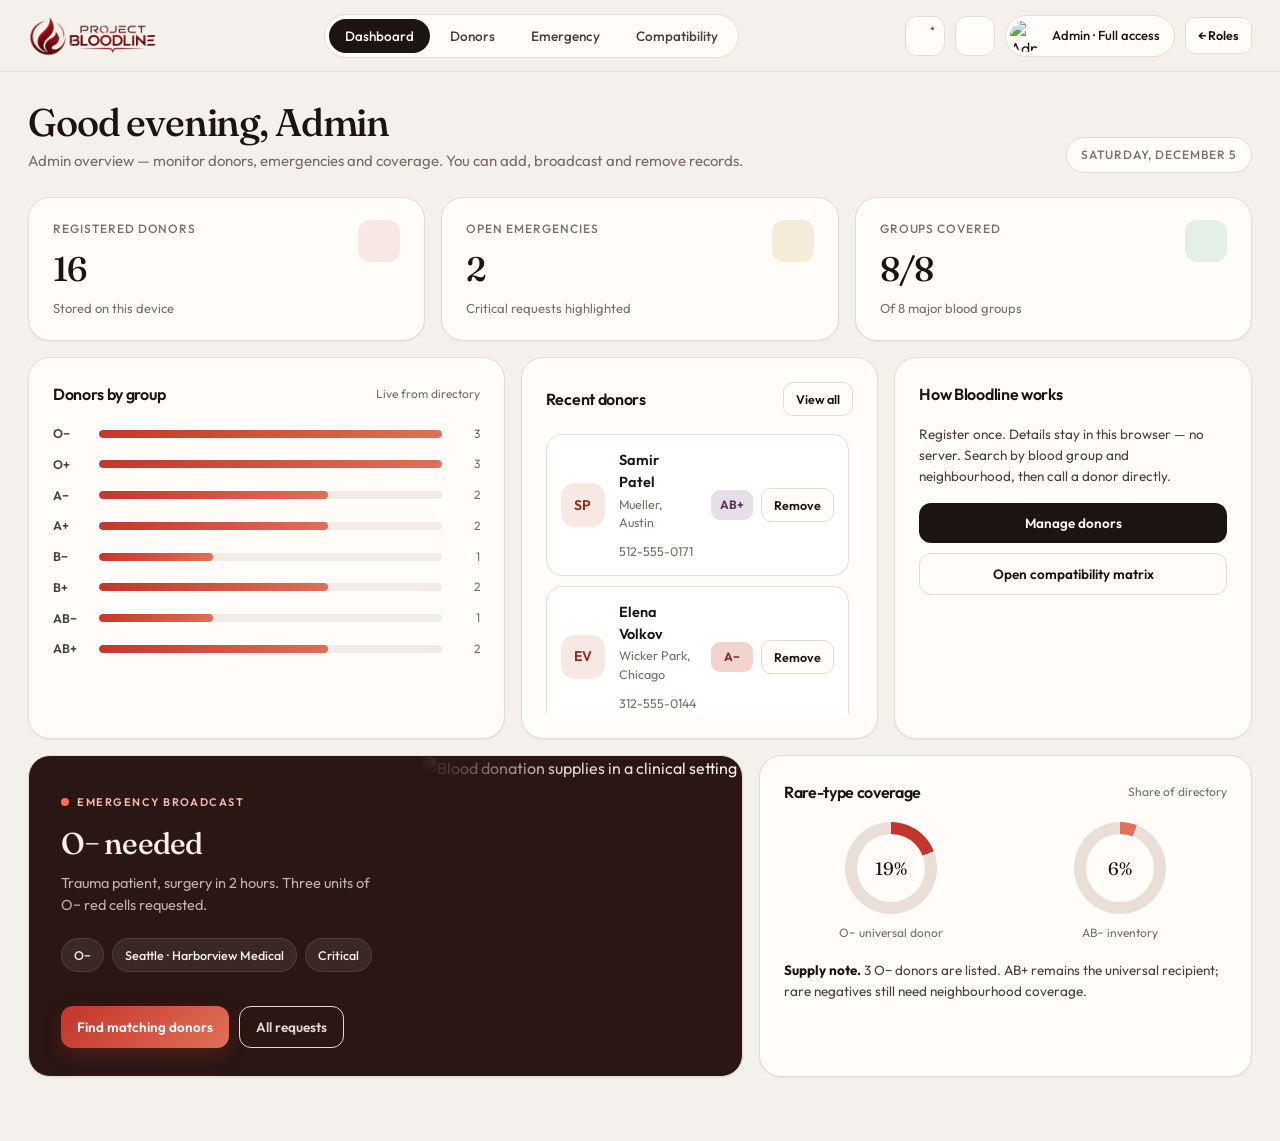
==== admin.html @ 71f0a7ba "Add role-based portals: donor, recipient, admin with landing role decider" ====
<!DOCTYPE html>
<html lang="en">
<head>
  <meta charset="UTF-8" />
  <meta name="viewport" content="width=device-width, initial-scale=1.0" />
  <title>Project Bloodline — Admin Dashboard</title>
  <link rel="icon" type="image/png" href="bloodline-logo-trimmed.png" />
  <link rel="preconnect" href="https://fonts.googleapis.com" />
  <link rel="preconnect" href="https://fonts.gstatic.com" crossorigin />
  <link href="https://fonts.googleapis.com/css2?family=Fraunces:ital,opsz,wght@0,9..144,500;0,9..144,600;1,9..144,500&family=Outfit:wght@300;400;500;600;700&display=swap" rel="stylesheet" />
  <script src="https://unpkg.com/lucide@0.460.0/dist/umd/lucide.min.js"></script>
  <style>
    :root {
      --bg: #f4f0eb;
      --bg-warm: #efe8e1;
      --surface: #fffcf9;
      --surface-2: #f3ece6;
      --ink: #1c1412;
      --ink-2: #4a3f3a;
      --ink-3: #7a6e67;
      --line: #e6dcd3;
      --line-strong: #d4c6bb;
      --accent: #c4352b;
      --accent-deep: #9e241c;
      --coral: #e07058;
      --coral-soft: #f4a494;
      --accent-soft: #f8e8e4;
      --accent-wash: #fdf3f0;
      --green: #2f5d45;
      --green-soft: #e4efe8;
      --amber: #9a5b1f;
      --amber-soft: #f6ead8;
      --shadow: 0 1px 2px rgba(28, 20, 18, 0.04), 0 12px 32px rgba(28, 20, 18, 0.06);
      --shadow-sm: 0 1px 2px rgba(28, 20, 18, 0.05);
      --radius: 22px;
      --radius-sm: 14px;
      --nav-h: 72px;
      --grad: linear-gradient(135deg, #c4352b 0%, #e07058 100%);
    }

    * { box-sizing: border-box; margin: 0; padding: 0; }
    html { scroll-behavior: smooth; }
    html, body { min-height: 100%; }
    body {
      font-family: "Outfit", sans-serif;
      background: var(--bg);
      color: var(--ink);
      line-height: 1.5;
      -webkit-font-smoothing: antialiased;
    }
    img { max-width: 100%; display: block; }
    button, input, select, textarea { font-family: inherit; }
    button { cursor: pointer; }
    a { color: inherit; text-decoration: none; }

    .serif { font-family: "Fraunces", Georgia, serif; }

    /* NAV */
    .nav {
      position: sticky;
      top: 0;
      z-index: 50;
      height: var(--nav-h);
      display: flex;
      align-items: center;
      justify-content: space-between;
      padding: 0 28px;
      background: rgba(244, 240, 235, 0.86);
      backdrop-filter: blur(16px);
      border-bottom: 1px solid var(--line);
    }
    .brand {
      display: flex;
      align-items: center;
      gap: 12px;
      min-width: 160px;
    }
    .brand-mark {
      width: 36px;
      height: 36px;
      border-radius: 11px;
      background: var(--grad);
      display: grid;
      place-items: center;
      color: #fff;
      box-shadow: 0 6px 16px rgba(196, 53, 43, 0.28);
    }
    .brand-text { display: flex; flex-direction: column; line-height: 1.1; }
    .brand-text strong {
      font-family: "Fraunces", serif;
      font-size: 18px;
      font-weight: 600;
      letter-spacing: -0.02em;
    }
    .brand-text span {
      font-size: 10px;
      letter-spacing: 0.16em;
      text-transform: uppercase;
      color: var(--ink-3);
      font-weight: 500;
    }
    .brand-logo { display: flex; align-items: center; }
    .brand-logo img { height: 42px; width: auto; display: block; }
    .nav-links {
      display: flex;
      align-items: center;
      gap: 4px;
      background: var(--surface);
      padding: 4px;
      border-radius: 999px;
      border: 1px solid var(--line);
    }
    .nav-links button {
      border: 0;
      background: transparent;
      color: var(--ink-2);
      font-size: 13.5px;
      font-weight: 500;
      padding: 8px 16px;
      border-radius: 999px;
      transition: 0.18s ease;
    }
    .nav-links button:hover { color: var(--ink); background: var(--surface-2); }
    .nav-links button.active {
      background: var(--ink);
      color: #faf6f2;
    }
    .nav-right { display: flex; align-items: center; gap: 10px; }
    .icon-btn {
      width: 40px;
      height: 40px;
      border-radius: 12px;
      border: 1px solid var(--line);
      background: var(--surface);
      display: grid;
      place-items: center;
      color: var(--ink-2);
      position: relative;
      transition: 0.18s ease;
    }
    .icon-btn:hover { border-color: var(--line-strong); color: var(--ink); }
    .icon-btn .dot {
      position: absolute;
      top: 8px;
      right: 8px;
      width: 7px;
      height: 7px;
      background: var(--accent);
      border-radius: 50%;
      border: 2px solid var(--surface);
    }
    .profile {
      display: flex;
      align-items: center;
      gap: 10px;
      padding: 4px 10px 4px 4px;
      border-radius: 999px;
      border: 1px solid var(--line);
      background: var(--surface);
    }
    .profile img {
      width: 32px;
      height: 32px;
      border-radius: 50%;
      object-fit: cover;
    }
    .profile span { font-size: 13px; font-weight: 500; padding-right: 4px; }
    .menu-toggle { display: none; }

    /* LAYOUT */
    .app { padding: 28px 28px 64px; max-width: 1440px; margin: 0 auto; }
    .view { display: none; animation: rise 0.38s ease; }
    .view.active { display: block; }
    @keyframes rise {
      from { opacity: 0; transform: translateY(8px); }
      to { opacity: 1; transform: none; }
    }

    .page-head {
      display: flex;
      justify-content: space-between;
      align-items: flex-end;
      gap: 20px;
      margin-bottom: 24px;
    }
    .page-head h1 {
      font-family: "Fraunces", serif;
      font-size: clamp(28px, 3vw, 40px);
      font-weight: 500;
      letter-spacing: -0.03em;
      line-height: 1.15;
    }
    .page-head p { color: var(--ink-3); margin-top: 6px; font-size: 15px; }
    .date-chip {
      font-size: 12px;
      letter-spacing: 0.08em;
      text-transform: uppercase;
      color: var(--ink-3);
      background: var(--surface);
      border: 1px solid var(--line);
      padding: 8px 14px;
      border-radius: 999px;
      font-weight: 500;
    }

    .metrics {
      display: grid;
      grid-template-columns: repeat(3, 1fr);
      gap: 16px;
      margin-bottom: 16px;
    }
    .metric {
      background: var(--surface);
      border: 1px solid var(--line);
      border-radius: var(--radius);
      padding: 22px 24px;
      box-shadow: var(--shadow-sm);
      display: flex;
      justify-content: space-between;
      align-items: flex-start;
    }
    .metric .label {
      font-size: 12px;
      letter-spacing: 0.08em;
      text-transform: uppercase;
      color: var(--ink-3);
      font-weight: 500;
    }
    .metric .value {
      font-family: "Fraunces", serif;
      font-size: 34px;
      font-weight: 500;
      letter-spacing: -0.03em;
      margin: 6px 0 4px;
    }
    .metric .hint { font-size: 13px; color: var(--ink-3); }
    .metric-ico {
      width: 42px;
      height: 42px;
      border-radius: 12px;
      display: grid;
      place-items: center;
      background: var(--accent-soft);
      color: var(--accent);
    }
    .metric-ico.alt { background: var(--green-soft); color: var(--green); }
    .metric-ico.warn { background: var(--amber-soft); color: var(--amber); }

    .grid-2 {
      display: grid;
      grid-template-columns: 1.45fr 1fr;
      gap: 16px;
    }
    .grid-3 {
      display: grid;
      grid-template-columns: 1.2fr 0.9fr 0.9fr;
      gap: 16px;
      margin-top: 16px;
    }
    #view-dashboard .grid-3 { margin-top: 0; }
    #view-dashboard .grid-2 { margin-top: 16px; }
    .card {
      background: var(--surface);
      border: 1px solid var(--line);
      border-radius: var(--radius);
      box-shadow: var(--shadow-sm);
      padding: 24px;
    }
    .card-h {
      display: flex;
      align-items: center;
      justify-content: space-between;
      margin-bottom: 18px;
      gap: 12px;
    }
    .card-h h2 {
      font-size: 16px;
      font-weight: 600;
      letter-spacing: -0.02em;
    }
    .card-h .sub { font-size: 12px; color: var(--ink-3); font-weight: 400; }

    /* HERO */
    .hero {
      position: relative;
      overflow: hidden;
      min-height: 320px;
      padding: 0;
      display: grid;
      grid-template-columns: 1.1fr 0.9fr;
      background: #2a1613;
      color: #f7efe9;
    }
    .hero-copy { padding: 32px 32px 28px; display: flex; flex-direction: column; justify-content: space-between; }
    .live {
      display: inline-flex;
      align-items: center;
      gap: 8px;
      font-size: 11px;
      letter-spacing: 0.14em;
      text-transform: uppercase;
      font-weight: 600;
      color: #f4b8ae;
    }
    .live i {
      width: 8px;
      height: 8px;
      border-radius: 50%;
      background: #ff6b55;
      box-shadow: 0 0 0 0 rgba(255, 107, 85, 0.7);
      animation: pulse 1.6s infinite;
      display: block;
    }
    @keyframes pulse {
      70% { box-shadow: 0 0 0 8px rgba(255, 107, 85, 0); }
    }
    .hero h2 {
      font-family: "Fraunces", serif;
      font-size: 30px;
      font-weight: 500;
      letter-spacing: -0.03em;
      line-height: 1.2;
      margin: 14px 0 10px;
    }
    .hero p { color: rgba(247, 239, 233, 0.72); font-size: 14.5px; max-width: 42ch; }
    .hero-meta {
      display: flex;
      flex-wrap: wrap;
      gap: 8px;
      margin-top: 22px;
    }
    .pill {
      display: inline-flex;
      align-items: center;
      gap: 6px;
      padding: 7px 12px;
      border-radius: 999px;
      background: rgba(255,255,255,0.08);
      border: 1px solid rgba(255,255,255,0.1);
      font-size: 12.5px;
      font-weight: 500;
    }
    .hero-actions { display: flex; gap: 10px; margin-top: 22px; }
    .hero-art {
      position: relative;
      min-height: 320px;
    }
    .hero-art img {
      width: 100%;
      height: 100%;
      object-fit: cover;
      filter: saturate(0.9) contrast(1.05);
    }
    .hero-art::after {
      content: "";
      position: absolute;
      inset: 0;
      background: linear-gradient(90deg, #2a1613 0%, rgba(42,22,19,0.15) 45%, transparent 100%);
    }

    .btn {
      display: inline-flex;
      align-items: center;
      justify-content: center;
      gap: 8px;
      border: 0;
      border-radius: 12px;
      padding: 11px 16px;
      font-size: 13.5px;
      font-weight: 600;
      transition: 0.18s ease;
    }
    .btn-primary { background: var(--grad); color: #fff; box-shadow: 0 8px 18px rgba(196, 53, 43, 0.22); }
    .btn-primary:hover { filter: brightness(1.05); }
    .btn-ghost {
      background: transparent;
      color: inherit;
      border: 1px solid currentColor;
      opacity: 0.9;
    }
    .btn-dark { background: var(--ink); color: #faf6f2; }
    .btn-dark:hover { background: #2c2421; }
    .btn-line {
      background: var(--surface);
      border: 1px solid var(--line);
      color: var(--ink);
    }
    .btn-line:hover { border-color: var(--line-strong); background: var(--surface-2); }
    .btn-full { width: 100%; }
    .btn-sm { padding: 8px 12px; font-size: 12.5px; border-radius: 10px; }

    /* BARS / RINGS */
    .bars { display: flex; flex-direction: column; gap: 12px; }
    .bar-row { display: grid; grid-template-columns: 36px 1fr 28px; gap: 10px; align-items: center; }
    .bar-row span { font-size: 12.5px; font-weight: 600; color: var(--ink-2); }
    .bar-row em { font-style: normal; font-size: 12px; color: var(--ink-3); text-align: right; }
    .track {
      height: 8px;
      background: var(--surface-2);
      border-radius: 99px;
      overflow: hidden;
    }
    .track i {
      display: block;
      height: 100%;
      border-radius: 99px;
      background: var(--grad);
    }
    .rings {
      display: grid;
      grid-template-columns: 1fr 1fr;
      gap: 16px;
    }
    .ring-wrap { display: flex; flex-direction: column; align-items: center; gap: 10px; }
    .ring {
      width: 92px;
      height: 92px;
      border-radius: 50%;
      display: grid;
      place-items: center;
      background: conic-gradient(var(--accent) calc(var(--p) * 1%), #eadfd7 0);
    }
    .ring span {
      width: 68px;
      height: 68px;
      border-radius: 50%;
      background: var(--surface);
      display: grid;
      place-items: center;
      font-family: "Fraunces", serif;
      font-size: 18px;
    }
    .ring.coral { background: conic-gradient(var(--coral) calc(var(--p) * 1%), #eadfd7 0); }
    .ring-wrap small { font-size: 12px; color: var(--ink-3); text-align: center; }

    /* DIRECTORY */
    .filters {
      display: flex;
      flex-wrap: wrap;
      gap: 10px;
      margin-bottom: 16px;
    }
    .chips { display: flex; flex-wrap: wrap; gap: 6px; flex: 1; }
    .chip {
      border: 1px solid var(--line);
      background: var(--surface);
      color: var(--ink-2);
      border-radius: 999px;
      padding: 6px 11px;
      font-size: 12.5px;
      font-weight: 600;
    }
    .chip.active {
      background: var(--ink);
      color: #faf6f2;
      border-color: var(--ink);
    }
    .search {
      display: flex;
      align-items: center;
      gap: 8px;
      background: var(--bg);
      border: 1px solid var(--line);
      border-radius: 12px;
      padding: 0 12px;
      min-width: 220px;
      flex: 1;
    }
    .search input {
      border: 0;
      background: transparent;
      outline: none;
      height: 42px;
      width: 100%;
      font-size: 14px;
      color: var(--ink);
    }
    .donor-list {
      display: flex;
      flex-direction: column;
      gap: 10px;
      max-height: 620px;
      overflow: auto;
      padding-right: 4px;
    }
    .donor {
      display: grid;
      grid-template-columns: auto 1fr auto;
      gap: 14px;
      align-items: center;
      padding: 14px;
      border: 1px solid var(--line);
      border-radius: 16px;
      background: #fff;
      transition: 0.18s ease;
    }
    .donor:hover { border-color: var(--line-strong); box-shadow: var(--shadow-sm); }
    .avatar {
      width: 44px;
      height: 44px;
      border-radius: 14px;
      display: grid;
      place-items: center;
      font-weight: 600;
      font-size: 14px;
      color: var(--accent-deep);
      background: var(--accent-soft);
    }
    .donor h3 { font-size: 14.5px; font-weight: 600; }
    .donor .meta { font-size: 12.5px; color: var(--ink-3); display: flex; gap: 10px; margin-top: 2px; flex-wrap: wrap; }
    .badge {
      min-width: 42px;
      text-align: center;
      font-size: 12px;
      font-weight: 700;
      padding: 6px 8px;
      border-radius: 9px;
      letter-spacing: 0.02em;
    }
    .g-on { background: #2a1210; color: #f8c9c2; }
    .g-op { background: #c4352b; color: #fff; }
    .g-an, .g-ap { background: #f3d4cc; color: #7a2e24; }
    .g-bn, .g-bp { background: #ead7c8; color: #6b3a22; }
    .g-abn, .g-abp { background: #e7dfe8; color: #5c3558; }

    .empty {
      text-align: center;
      padding: 40px 16px;
      color: var(--ink-3);
      font-size: 14px;
    }

    /* FORMS */
    form { display: grid; gap: 12px; }
    label { display: grid; gap: 6px; font-size: 12px; font-weight: 600; color: var(--ink-2); }
    .req::after { content: " *"; color: var(--accent); }
    input, select, textarea {
      height: 44px;
      border: 1px solid var(--line);
      background: var(--bg);
      border-radius: 12px;
      padding: 0 12px;
      font-size: 14px;
      color: var(--ink);
      outline: none;
      transition: 0.15s ease;
    }
    textarea { height: 96px; padding: 12px; resize: vertical; }
    input:focus, select:focus, textarea:focus {
      border-color: var(--coral);
      background: #fff;
      box-shadow: 0 0 0 3px rgba(224, 112, 88, 0.15);
    }
    .form-row { display: grid; grid-template-columns: 1fr 1fr; gap: 12px; }
    .form-note { font-size: 12px; color: var(--ink-3); }

    /* MATRIX */
    .matrix-wrap { overflow: auto; }
    table.matrix {
      width: 100%;
      border-collapse: separate;
      border-spacing: 4px;
      font-size: 12px;
      min-width: 520px;
    }
    table.matrix th, table.matrix td {
      text-align: center;
      padding: 8px 4px;
      border-radius: 8px;
    }
    table.matrix th {
      font-weight: 600;
      color: var(--ink-2);
    }
    table.matrix td {
      background: var(--surface-2);
      color: transparent;
      height: 34px;
    }
    table.matrix td.yes {
      background: var(--accent);
      color: #fff;
    }
    table.matrix td.yes.uni { background: var(--ink); }
    table.matrix .corner { background: transparent; }
    .legend {
      display: flex;
      gap: 16px;
      margin-top: 12px;
      font-size: 12px;
      color: var(--ink-3);
    }
    .legend b {
      display: inline-block;
      width: 10px;
      height: 10px;
      border-radius: 3px;
      margin-right: 6px;
      vertical-align: -1px;
    }
    .compat-select {
      display: flex;
      flex-wrap: wrap;
      gap: 8px;
      margin-bottom: 16px;
    }
    .compat-panels {
      display: grid;
      grid-template-columns: 1fr 1fr;
      gap: 12px;
    }
    .compat-box {
      background: var(--bg);
      border-radius: 16px;
      padding: 16px;
      border: 1px solid var(--line);
    }
    .compat-box h3 { font-size: 13px; margin-bottom: 10px; color: var(--ink-2); }
    .tag-list { display: flex; flex-wrap: wrap; gap: 6px; }
    .note-callout {
      margin-top: 16px;
      padding: 14px 16px;
      background: var(--accent-wash);
      border-radius: 14px;
      font-size: 13px;
      color: var(--ink-2);
      border: 1px solid #f0d8d2;
    }

    /* EMERGENCY LIST */
    .e-list { display: flex; flex-direction: column; gap: 12px; }
    .e-card {
      border-radius: 16px;
      padding: 16px;
      border: 1px solid #f0d2cb;
      background: linear-gradient(180deg, #fff8f6, #fff);
      display: grid;
      grid-template-columns: 1fr auto;
      gap: 12px;
    }
    .e-card.critical { border-color: #e3b0a8; background: linear-gradient(180deg, #fdece8, #fff); }
    .e-card h3 { font-size: 15px; margin-bottom: 4px; }
    .e-card p { font-size: 13px; color: var(--ink-2); }
    .status {
      font-size: 11px;
      font-weight: 700;
      letter-spacing: 0.08em;
      text-transform: uppercase;
      padding: 5px 9px;
      border-radius: 999px;
      height: fit-content;
    }
    .status.crit { background: var(--accent); color: #fff; }
    .status.urg { background: var(--amber-soft); color: var(--amber); }

    .toast {
      position: fixed;
      bottom: 24px;
      right: 24px;
      background: var(--ink);
      color: #faf6f2;
      padding: 14px 18px;
      border-radius: 14px;
      font-size: 14px;
      box-shadow: var(--shadow);
      transform: translateY(20px);
      opacity: 0;
      pointer-events: none;
      transition: 0.25s ease;
      z-index: 80;
    }
    .toast.show { transform: none; opacity: 1; }

    .panel {
      position: absolute;
      top: 52px;
      right: 0;
      width: 320px;
      background: var(--surface);
      border: 1px solid var(--line);
      border-radius: 16px;
      box-shadow: var(--shadow);
      padding: 12px;
      display: none;
    }
    .panel.open { display: block; }
    .panel h4 { font-size: 13px; padding: 6px 8px 10px; }
    .n-item {
      padding: 10px;
      border-radius: 12px;
      font-size: 13px;
      color: var(--ink-2);
    }
    .n-item + .n-item { border-top: 1px solid var(--line); }
    .n-item strong { display: block; color: var(--ink); font-size: 13px; margin-bottom: 2px; }
    .nav-right { position: relative; }

    .insight {
      font-size: 13.5px;
      color: var(--ink-2);
      line-height: 1.55;
    }
    .insight strong { color: var(--ink); }

    @media (max-width: 1100px) {
      .grid-2, .grid-3 { grid-template-columns: 1fr; }
      .hero { grid-template-columns: 1fr; }
      .hero-art { min-height: 200px; }
      .hero-art::after { background: linear-gradient(0deg, #2a1613 0%, transparent 50%); }
      .metrics { grid-template-columns: 1fr; }
      .profile span { display: none; }
    }
    @media (max-width: 860px) {
      .nav { padding: 0 16px; }
      .nav-links { display: none; position: absolute; top: var(--nav-h); left: 12px; right: 12px; flex-direction: column; background: var(--surface); padding: 10px; border-radius: 16px; border: 1px solid var(--line); box-shadow: var(--shadow); }
      .nav-links.open { display: flex; }
      .nav-links button { width: 100%; text-align: left; border-radius: 10px; }
      .menu-toggle { display: grid; }
      .app { padding: 18px 16px 48px; }
      .form-row, .compat-panels, .rings { grid-template-columns: 1fr; }
      .page-head { flex-direction: column; align-items: flex-start; }
      .donor { grid-template-columns: auto 1fr; }
      .donor .badge { grid-column: 2; width: fit-content; }
    }
  </style>
</head>
<body>
  <header class="nav">
    <a class="brand-logo" href="index.html" aria-label="Project Bloodline home">
      <img src="bloodline-logo-trimmed.png" alt="Project Bloodline" />
    </a>
    <nav class="nav-links" id="navLinks">
      <button class="active" data-view="dashboard">Dashboard</button>
      <button data-view="donors">Donors</button>
      <button data-view="emergency">Emergency</button>
      <button data-view="compat">Compatibility</button>
    </nav>
    <div class="nav-right">
      <button class="icon-btn menu-toggle" id="menuBtn" aria-label="Menu"><i data-lucide="menu" width="18" height="18"></i></button>
      <button class="icon-btn" id="bellBtn" aria-label="Notifications">
        <i data-lucide="bell" width="18" height="18"></i>
        <span class="dot"></span>
      </button>
      <div class="panel" id="bellPanel">
        <h4>Requests in queue</h4>
        <div id="bellList"></div>
      </div>
      <button class="icon-btn" aria-label="Settings"><i data-lucide="settings" width="18" height="18"></i></button>
      <div class="profile" title="Admin role">
        <img src="https://images.unsplash.com/photo-1472099645785-5658abf4ff4e?auto=format&fit=crop&w=80&q=80" alt="Admin" />
        <span>Admin · Full access</span>
      </div>
      <a href="index.html" class="btn btn-line btn-sm" style="white-space:nowrap">← Roles</a>
    </div>
  </header>

  <main class="app">
    <!-- DASHBOARD -->
    <section class="view active" id="view-dashboard">
      <div class="page-head">
        <div>
          <h1 id="greet">Good morning, Alex</h1>
          <p>Admin overview — monitor donors, emergencies and coverage. You can add, broadcast and remove records.</p>
        </div>
        <div class="date-chip" id="todayDate"></div>
      </div>

      <div class="metrics">
        <article class="metric">
          <div>
            <div class="label">Registered donors</div>
            <div class="value" id="mDonors">0</div>
            <div class="hint">Stored on this device</div>
          </div>
          <div class="metric-ico"><i data-lucide="users" width="18" height="18"></i></div>
        </article>
        <article class="metric">
          <div>
            <div class="label">Open emergencies</div>
            <div class="value" id="mEmerg">0</div>
            <div class="hint">Critical requests highlighted</div>
          </div>
          <div class="metric-ico warn"><i data-lucide="siren" width="18" height="18"></i></div>
        </article>
        <article class="metric">
          <div>
            <div class="label">Groups covered</div>
            <div class="value" id="mGroups">0</div>
            <div class="hint">Of 8 major blood groups</div>
          </div>
          <div class="metric-ico alt"><i data-lucide="heart-pulse" width="18" height="18"></i></div>
        </article>
      </div>

      <div class="grid-3">
        <article class="card">
          <div class="card-h">
            <h2>Donors by group</h2>
            <span class="sub">Live from directory</span>
          </div>
          <div class="bars" id="groupBars"></div>
        </article>
        <article class="card">
          <div class="card-h">
            <h2>Recent donors</h2>
            <button class="btn btn-line btn-sm" data-view="donors">View all</button>
          </div>
          <div class="donor-list" id="recentDonors" style="max-height:280px"></div>
        </article>
        <article class="card">
          <div class="card-h">
              <h2>How Bloodline works</h2>
          </div>
          <p class="insight">Register once. Details stay in this browser — no server. Search by blood group and neighbourhood, then call a donor directly.</p>
          <div style="display:grid;gap:10px;margin-top:16px">
            <button class="btn btn-dark" data-view="donors">Manage donors</button>
            <button class="btn btn-line" data-view="compat">Open compatibility matrix</button>
          </div>
        </article>
      </div>

      <div class="grid-2">
        <article class="card hero">
          <div class="hero-copy">
            <div>
              <div class="live"><i></i> Emergency broadcast</div>
              <h2 id="heroTitle">O− needed at Harborview</h2>
              <p id="heroText">Trauma patient requiring three units within two hours. O− is the universal red-cell donor — nearby matches are listed in the directory.</p>
              <div class="hero-meta">
                <span class="pill" id="heroGroup">O−</span>
                <span class="pill" id="heroLoc">Seattle · Harborview Medical</span>
                <span class="pill">Critical</span>
              </div>
            </div>
            <div class="hero-actions">
              <button class="btn btn-primary" data-view="donors" data-filter="O-">Find matching donors</button>
              <button class="btn btn-ghost" data-view="emergency">All requests</button>
            </div>
          </div>
          <div class="hero-art">
            <img src="https://images.unsplash.com/photo-1615461066841-6116e61058f4?auto=format&fit=crop&w=1200&q=80" alt="Blood donation supplies in a clinical setting" />
          </div>
        </article>

        <article class="card">
          <div class="card-h">
            <h2>Rare-type coverage</h2>
            <span class="sub">Share of directory</span>
          </div>
          <div class="rings">
            <div class="ring-wrap">
              <div class="ring" id="ringOn" style="--p:0"><span id="ringOnVal">0%</span></div>
              <small>O− universal donor</small>
            </div>
            <div class="ring-wrap">
              <div class="ring coral" id="ringAbn" style="--p:0"><span id="ringAbnVal">0%</span></div>
              <small>AB− inventory</small>
            </div>
          </div>
          <p class="insight" id="insight" style="margin-top:18px"></p>
        </article>
      </div>
    </section>

    <!-- DONORS -->
    <section class="view" id="view-donors">
      <div class="page-head">
        <div>
          <h1>Donor directory</h1>
          <p>Filter by blood group and neighbourhood or city. Contact details are shown for voluntary donors only.</p>
        </div>
        <span class="date-chip">Admin manages — donors register via Donor portal</span>
      </div>
      <article class="card">
        <div class="filters">
          <div class="chips" id="groupChips"></div>
          <div class="search">
            <i data-lucide="search" width="16" height="16"></i>
            <input id="areaSearch" type="search" placeholder="Search city or neighbourhood" />
          </div>
        </div>
        <div class="donor-list" id="donorList"></div>
      </article>
    </section>

    <!-- REGISTER removed for Admin role: admins manage, donors register via donor.html -->

    <!-- EMERGENCY -->
    <section class="view" id="view-emergency">
      <div class="page-head">
        <div>
          <h1>Emergency requests</h1>
          <p>Urgent requirements are broadcast in red so available donors can act without scrolling.</p>
        </div>
      </div>
      <div class="grid-2">
        <article class="card">
          <div class="card-h"><h2>Active broadcast</h2></div>
          <div class="e-list" id="eList"></div>
        </article>
        <article class="card">
          <div class="card-h"><h2>Post a request</h2></div>
          <form id="emergForm">
            <div class="form-row">
              <label class="req">Required group
                <select name="group" required>
                  <option value="">Select</option>
                  <option>A+</option><option>A−</option><option>B+</option><option>B−</option>
                  <option>AB+</option><option>AB−</option><option>O+</option><option>O−</option>
                </select>
              </label>
              <label class="req">Urgency
                <select name="status" required>
                  <option>Critical</option>
                  <option>Urgent</option>
                </select>
              </label>
            </div>
            <label class="req">Hospital / area
              <input name="location" required placeholder="Boston · Mass General, West End" />
            </label>
            <label class="req">Patient / request notes
              <textarea name="info" required placeholder="Units needed, timeframe, ward"></textarea>
            </label>
            <button class="btn btn-primary btn-full" type="submit">Broadcast request</button>
          </form>
        </article>
      </div>
    </section>

    <!-- COMPAT -->
    <section class="view" id="view-compat">
      <div class="page-head">
        <div>
          <h1>Blood compatibility</h1>
          <p>Red-cell donation and receiving across the eight major groups. O− donates to all; AB+ receives from all.</p>
        </div>
      </div>
      <div class="grid-2">
        <article class="card">
          <div class="card-h">
            <h2>Donor → recipient matrix</h2>
            <span class="sub">Columns donate, rows receive</span>
          </div>
          <div class="matrix-wrap">
            <table class="matrix" id="matrix"></table>
          </div>
          <div class="legend">
            <span><b style="background:var(--accent)"></b> Compatible</span>
            <span><b style="background:var(--ink)"></b> Universal donor cell</span>
            <span><b style="background:var(--surface-2)"></b> Not compatible</span>
          </div>
        </article>
        <article class="card">
          <div class="card-h"><h2>Look up a group</h2></div>
          <div class="compat-select" id="compatBtns"></div>
          <div class="compat-panels">
            <div class="compat-box">
              <h3>Can donate red cells to</h3>
              <div class="tag-list" id="donateTo"></div>
            </div>
            <div class="compat-box">
              <h3>Can receive red cells from</h3>
              <div class="tag-list" id="receiveFrom"></div>
            </div>
          </div>
          <div class="note-callout" id="compatNote"></div>
        </article>
      </div>
    </section>
  </main>

  <div class="toast" id="toast"></div>

  <script>
    const GROUPS = ["O−","O+","A−","A+","B−","B+","AB−","AB+"];
    const COMPAT = {
      "O−":  { donateTo: GROUPS.slice(), receiveFrom: ["O−"] },
      "O+":  { donateTo: ["O+","A+","B+","AB+"], receiveFrom: ["O−","O+"] },
      "A−":  { donateTo: ["A−","A+","AB−","AB+"], receiveFrom: ["O−","A−"] },
      "A+":  { donateTo: ["A+","AB+"], receiveFrom: ["O−","O+","A−","A+"] },
      "B−":  { donateTo: ["B−","B+","AB−","AB+"], receiveFrom: ["O−","B−"] },
      "B+":  { donateTo: ["B+","AB+"], receiveFrom: ["O−","O+","B−","B+"] },
      "AB−": { donateTo: ["AB−","AB+"], receiveFrom: ["O−","A−","B−","AB−"] },
      "AB+": { donateTo: ["AB+"], receiveFrom: GROUPS.slice() }
    };
    const BADGE = { "O−":"g-on","O+":"g-op","A−":"g-an","A+":"g-ap","B−":"g-bn","B+":"g-bp","AB−":"g-abn","AB+":"g-abp" };

    const seedDonors = [
      { id: 1, name: "Amelia Hart", group: "O−", city: "Seattle", area: "Capitol Hill", phone: "206-555-0142" },
      { id: 2, name: "James Okonkwo", group: "O+", city: "Chicago", area: "Lincoln Park", phone: "312-555-0198" },
      { id: 3, name: "Priya Raman", group: "B+", city: "Austin", area: "East Cesar Chavez", phone: "512-555-0166" },
      { id: 4, name: "Noah Berger", group: "A+", city: "Boston", area: "West End", phone: "617-555-0114" },
      { id: 5, name: "Sofia Alvarez", group: "AB+", city: "Miami", area: "Coral Gables", phone: "305-555-0177" },
      { id: 6, name: "Owen MacLeod", group: "O−", city: "Seattle", area: "Ballard", phone: "206-555-0181" },
      { id: 7, name: "Hana Ito", group: "A−", city: "Portland", area: "Alberta Arts", phone: "503-555-0129" },
      { id: 8, name: "Marcus Reed", group: "B−", city: "Denver", area: "RiNo", phone: "303-555-0153" },
      { id: 9, name: "Leila Haddad", group: "O+", city: "Brooklyn", area: "Park Slope", phone: "718-555-0104" },
      { id: 10, name: "Theo Nilsen", group: "AB−", city: "Minneapolis", area: "Northeast", phone: "612-555-0190" },
      { id: 11, name: "Grace Adeyemi", group: "A+", city: "Atlanta", area: "Old Fourth Ward", phone: "404-555-0138" },
      { id: 12, name: "Callum Wright", group: "O−", city: "Boston", area: "Beacon Hill", phone: "617-555-0162" },
      { id: 13, name: "Maya Chen", group: "B+", city: "Seattle", area: "Fremont", phone: "206-555-0120" },
      { id: 14, name: "Diego Vargas", group: "O+", city: "Phoenix", area: "Roosevelt Row", phone: "602-555-0188" },
      { id: 15, name: "Elena Volkov", group: "A−", city: "Chicago", area: "Wicker Park", phone: "312-555-0144" },
      { id: 16, name: "Samir Patel", group: "AB+", city: "Austin", area: "Mueller", phone: "512-555-0171" }
    ];
    const seedEmerg = [
      { id: 1, group: "O−", location: "Seattle · Harborview Medical", status: "Critical", info: "Trauma patient, surgery in 2 hours. Three units of O− red cells requested." },
      { id: 2, group: "AB−", location: "Boston · Mass General, West End", status: "Urgent", info: "Scheduled cardiac case tomorrow morning. One unit AB− preferred; compatible alternatives listed in the matrix." }
    ];

    const store = {
      donors: JSON.parse(localStorage.getItem("helix.donors") || "null") || seedDonors,
      emerg: JSON.parse(localStorage.getItem("helix.emerg") || "null") || seedEmerg
    };
    const save = () => {
      localStorage.setItem("helix.donors", JSON.stringify(store.donors));
      localStorage.setItem("helix.emerg", JSON.stringify(store.emerg));
    };

    let activeGroup = "All";
    let activeCompat = "O−";

    const $ = (s, r=document) => r.querySelector(s);
    const $$ = (s, r=document) => [...r.querySelectorAll(s)];

    function initials(name) {
      return name.split(" ").map(p => p[0]).slice(0,2).join("").toUpperCase();
    }
    function badge(g) {
      return `<span class="badge ${BADGE[g] || "g-op"}">${g}</span>`;
    }
    function donorRow(d) {
      return `<article class="donor">
        <div class="avatar">${initials(d.name)}</div>
        <div>
          <h3>${d.name}</h3>
          <div class="meta">
            <span>${d.area}, ${d.city}</span>
            <a href="tel:${d.phone.replace(/\s/g,"")}">${d.phone}</a>
          </div>
        </div>
        <div style="display:flex;gap:8px;align-items:center">${badge(d.group)}<button class="btn btn-line btn-sm" data-del-donor="${d.id}" title="Remove donor (admin)">Remove</button></div>
      </article>`;
    }
    function toast(msg) {
      const t = $("#toast");
      t.textContent = msg;
      t.classList.add("show");
      setTimeout(() => t.classList.remove("show"), 2600);
    }

    function setView(name) {
      $$(".view").forEach(v => v.classList.remove("active"));
      $("#view-" + name).classList.add("active");
      $$(".nav-links button").forEach(b => b.classList.toggle("active", b.dataset.view === name));
      $("#navLinks").classList.remove("open");
      window.scrollTo({ top: 0, behavior: "smooth" });
      if (name === "compat") renderCompat();
    }

    function filteredDonors() {
      const q = ($("#areaSearch")?.value || "").trim().toLowerCase();
      return store.donors.filter(d => {
        const gOk = activeGroup === "All" || d.group === activeGroup;
        const qOk = !q || d.city.toLowerCase().includes(q) || d.area.toLowerCase().includes(q);
        return gOk && qOk;
      });
    }

    function renderDirectory() {
      const list = filteredDonors();
      $("#donorList").innerHTML = list.length
        ? list.map(donorRow).join("")
        : `<div class="empty">No donors match this group and area. Try another neighbourhood or post an emergency request.</div>`;
    }

    function renderChips() {
      const wrap = $("#groupChips");
      wrap.innerHTML = ["All", ...GROUPS].map(g =>
        `<button class="chip ${g===activeGroup?"active":""}" data-g="${g}">${g}</button>`
      ).join("");
      wrap.onclick = e => {
        const b = e.target.closest("[data-g]");
        if (!b) return;
        activeGroup = b.dataset.g;
        renderChips();
        renderDirectory();
      };
    }

    function renderMetrics() {
      $("#mDonors").textContent = store.donors.length;
      $("#mEmerg").textContent = store.emerg.length;
      const covered = new Set(store.donors.map(d => d.group)).size;
      $("#mGroups").textContent = covered + "/8";

      const counts = Object.fromEntries(GROUPS.map(g => [g, store.donors.filter(d => d.group === g).length]));
      const max = Math.max(...Object.values(counts), 1);
      $("#groupBars").innerHTML = GROUPS.map(g => `
        <div class="bar-row">
          <span>${g}</span>
          <div class="track"><i style="width:${(counts[g]/max)*100}%"></i></div>
          <em>${counts[g]}</em>
        </div>`).join("");

      const pct = (g) => Math.round((counts[g] / store.donors.length) * 100) || 0;
      $("#ringOn").style.setProperty("--p", pct("O−"));
      $("#ringOnVal").textContent = pct("O−") + "%";
      $("#ringAbn").style.setProperty("--p", pct("AB−"));
      $("#ringAbnVal").textContent = pct("AB−") + "%";

      $("#insight").innerHTML = counts["O−"] < 3
        ? `<strong>Supply note.</strong> O− is thin in this directory (${counts["O−"]} donor${counts["O−"]===1?"":"s"}). It is the universal red-cell donor — ask eligible O− volunteers to register.`
        : `<strong>Supply note.</strong> ${counts["O−"]} O− donors are listed. AB+ remains the universal recipient; rare negatives still need neighbourhood coverage.`;

      $("#recentDonors").innerHTML = [...store.donors].slice(-5).reverse().map(donorRow).join("");

      const e = store.emerg[0];
      if (e) {
        $("#heroTitle").textContent = `${e.group} needed`;
        $("#heroText").textContent = e.info;
        $("#heroGroup").textContent = e.group;
        $("#heroLoc").textContent = e.location;
        const findBtn = document.querySelector('.hero-actions [data-filter]');
        if (findBtn) findBtn.dataset.filter = e.group;
      }

      $("#bellList").innerHTML = store.emerg.map(x =>
        `<div class="n-item"><strong>${x.status}: ${x.group}</strong>${x.location}</div>`
      ).join("") || `<div class="n-item">No open requests.</div>`;
    }

    function renderEmerg() {
      $("#eList").innerHTML = store.emerg.map(e => `
        <article class="e-card ${e.status==="Critical"?"critical":""}">
          <div>
            <h3>${e.group} · ${e.location}</h3>
            <p>${e.info}</p>
            <div style="margin-top:10px;display:flex;gap:8px;flex-wrap:wrap">
              <button class="btn btn-primary btn-sm" data-view="donors" data-filter="${e.group}">Search ${e.group} donors</button>
              <button class="btn btn-line btn-sm" data-del-emerg="${e.id}">Close request</button>
            </div>
          </div>
          <span class="status ${e.status==="Critical"?"crit":"urg"}">${e.status}</span>
        </article>
      `).join("") || `<div class="empty">No emergency broadcasts right now.</div>`;
    }

    function renderMatrix() {
      const head = `<tr><th class="corner"></th>${GROUPS.map(g=>`<th>${g}</th>`).join("")}</tr>`;
      const body = GROUPS.map(rec => `<tr><th>${rec}</th>${
        GROUPS.map(don => {
          const yes = COMPAT[rec].receiveFrom.includes(don);
          const uni = don === "O−" && yes;
          return `<td class="${yes?"yes":""} ${uni?"uni":""}">${yes?"+":""}</td>`;
        }).join("")
      }</tr>`).join("");
      $("#matrix").innerHTML = head + body;
    }

    function renderCompat() {
      $("#compatBtns").innerHTML = GROUPS.map(g =>
        `<button class="chip ${g===activeCompat?"active":""}" data-c="${g}">${g}</button>`
      ).join("");
      const c = COMPAT[activeCompat];
      const tags = arr => arr.map(g => badge(g)).join("");
      $("#donateTo").innerHTML = tags(c.donateTo);
      $("#receiveFrom").innerHTML = tags(c.receiveFrom);
      let note = `${activeCompat} red cells can be given to ${c.donateTo.join(", ")}.`;
      if (activeCompat === "O−") note = "O− is the universal red-cell donor. It can be transfused to every group, which is why emergency stock is watched so closely.";
      if (activeCompat === "AB+") note = "AB+ is the universal red-cell recipient. It can receive from every group, but can donate only to other AB+ patients.";
      $("#compatNote").textContent = note;
      renderMatrix();
    }

    function greet() {
      const h = new Date().getHours();
      const g = h < 12 ? "Good morning" : h < 18 ? "Good afternoon" : "Good evening";
      $("#greet").textContent = `${g}, Admin`;
      $("#todayDate").textContent = new Date().toLocaleDateString("en-US", { weekday: "long", month: "long", day: "numeric" });
    }

    function refresh() {
      renderMetrics();
      renderDirectory();
      renderEmerg();
      renderCompat();
      lucide.createIcons();
    }

    document.addEventListener("click", (e) => {
      const delD = e.target.closest("[data-del-donor]");
      if (delD) {
        store.donors = store.donors.filter(d => String(d.id) !== delD.dataset.delDonor);
        save(); refresh(); toast("Donor removed by admin.");
        return;
      }
      const delE = e.target.closest("[data-del-emerg]");
      if (delE) {
        store.emerg = store.emerg.filter(x => String(x.id) !== delE.dataset.delEmerg);
        save(); refresh(); toast("Emergency request closed by admin.");
        return;
      }
      const nav = e.target.closest("[data-view]");
      if (nav && nav.dataset.view) {
        if (nav.dataset.filter) {
          activeGroup = nav.dataset.filter;
          renderChips();
        }
        setView(nav.dataset.view);
        if (nav.dataset.filter) renderDirectory();
      }
      const c = e.target.closest("[data-c]");
      if (c) { activeCompat = c.dataset.c; renderCompat(); lucide.createIcons(); }
    });

    $("#donorForm")?.addEventListener("submit", (e) => {
      e.preventDefault();
      const f = e.target;
      const donor = {
        id: Date.now(),
        name: f.name.value.trim(),
        group: f.group.value,
        city: f.city.value.trim(),
        area: f.area.value.trim(),
        phone: f.phone.value.trim()
      };
      store.donors.push(donor);
      save();
      f.reset();
      toast(`${donor.name} added to the directory.`);
      refresh();
      setView("donors");
    });

    $("#emergForm").addEventListener("submit", (e) => {
      e.preventDefault();
      const f = e.target;
      store.emerg.unshift({
        id: Date.now(),
        group: f.group.value,
        location: f.location.value.trim(),
        status: f.status.value,
        info: f.info.value.trim()
      });
      save();
      f.reset();
      toast("Emergency broadcast is live on the dashboard.");
      refresh();
    });

    $("#areaSearch").addEventListener("input", renderDirectory);
    $("#menuBtn").addEventListener("click", () => $("#navLinks").classList.toggle("open"));
    $("#bellBtn").addEventListener("click", (e) => {
      e.stopPropagation();
      $("#bellPanel").classList.toggle("open");
    });
    document.addEventListener("click", () => $("#bellPanel").classList.remove("open"));

    greet();
    renderChips();
    refresh();
  </script>
</body>
</html>
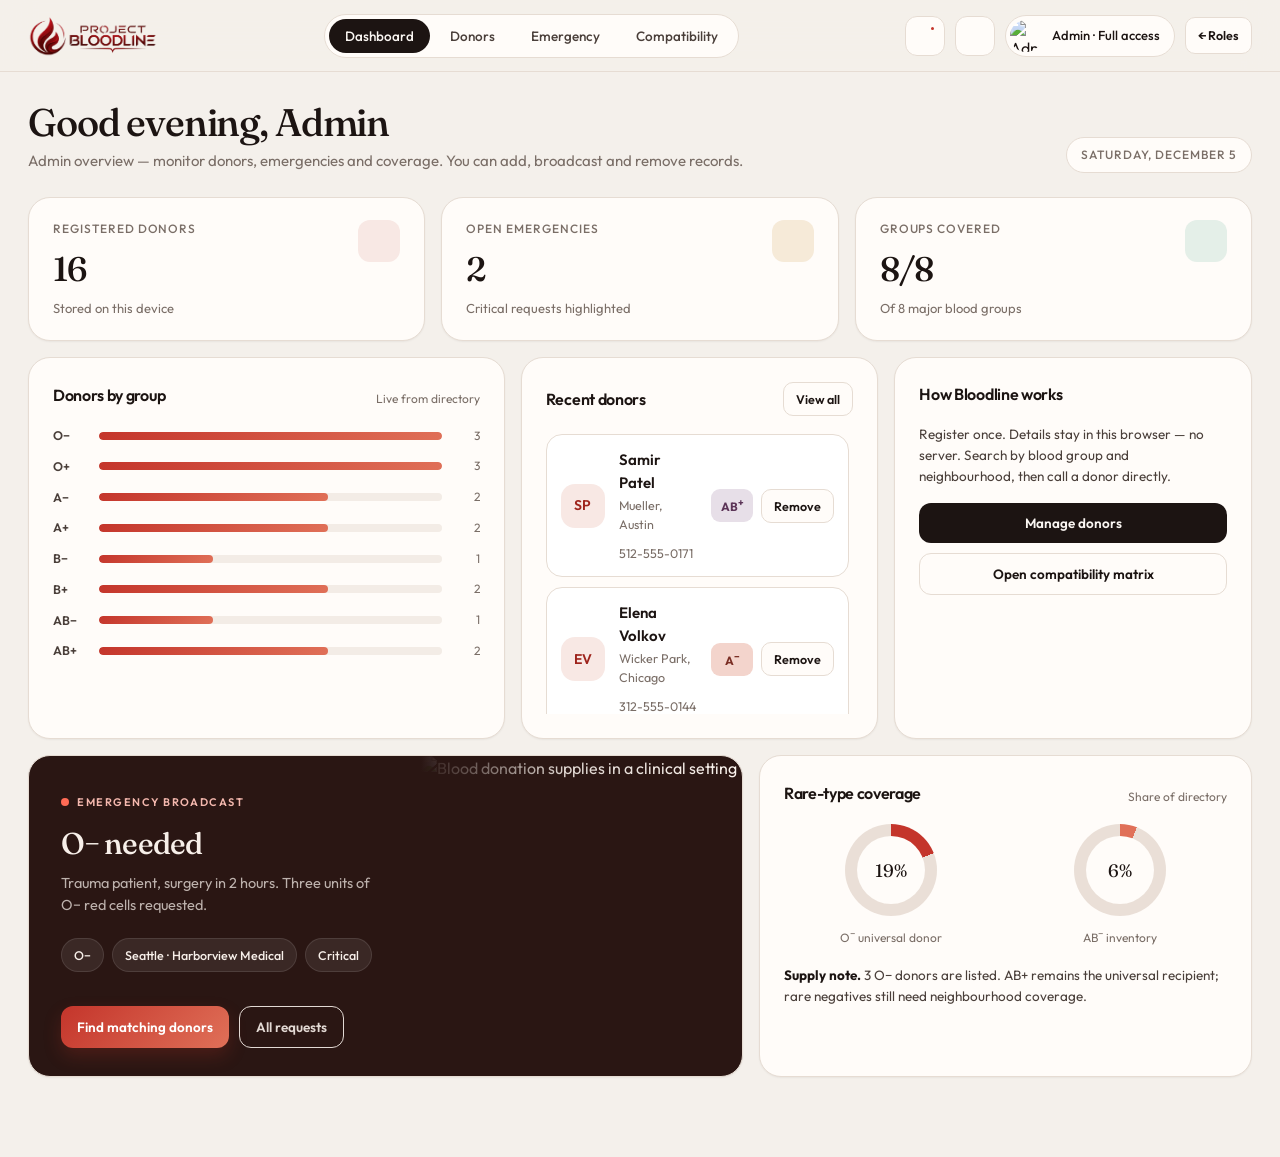
==== commit bcdae569: "Centralize Shi8 & Fix UI Contrast Moved redundant blobs to style.css, script.js Fix contrast issues" ====
--- a/admin.html
+++ b/admin.html
@@ -1,729 +1,20 @@
 <!DOCTYPE html>
 <html lang="en">
+
 <head>
   <meta charset="UTF-8" />
   <meta name="viewport" content="width=device-width, initial-scale=1.0" />
   <title>Project Bloodline — Admin Dashboard</title>
-  <link rel="icon" type="image/png" href="bloodline-logo-trimmed.png" />
+  <link rel="shortcut icon" type="image/png" href="favicon.png" />
   <link rel="preconnect" href="https://fonts.googleapis.com" />
   <link rel="preconnect" href="https://fonts.gstatic.com" crossorigin />
-  <link href="https://fonts.googleapis.com/css2?family=Fraunces:ital,opsz,wght@0,9..144,500;0,9..144,600;1,9..144,500&family=Outfit:wght@300;400;500;600;700&display=swap" rel="stylesheet" />
+  <link
+    href="https://fonts.googleapis.com/css2?family=Fraunces:ital,opsz,wght@0,9..144,500;0,9..144,600;1,9..144,500&family=Outfit:wght@300;400;500;600;700&display=swap"
+    rel="stylesheet" />
   <script src="https://unpkg.com/lucide@0.460.0/dist/umd/lucide.min.js"></script>
-  <style>
-    :root {
-      --bg: #f4f0eb;
-      --bg-warm: #efe8e1;
-      --surface: #fffcf9;
-      --surface-2: #f3ece6;
-      --ink: #1c1412;
-      --ink-2: #4a3f3a;
-      --ink-3: #7a6e67;
-      --line: #e6dcd3;
-      --line-strong: #d4c6bb;
-      --accent: #c4352b;
-      --accent-deep: #9e241c;
-      --coral: #e07058;
-      --coral-soft: #f4a494;
-      --accent-soft: #f8e8e4;
-      --accent-wash: #fdf3f0;
-      --green: #2f5d45;
-      --green-soft: #e4efe8;
-      --amber: #9a5b1f;
-      --amber-soft: #f6ead8;
-      --shadow: 0 1px 2px rgba(28, 20, 18, 0.04), 0 12px 32px rgba(28, 20, 18, 0.06);
-      --shadow-sm: 0 1px 2px rgba(28, 20, 18, 0.05);
-      --radius: 22px;
-      --radius-sm: 14px;
-      --nav-h: 72px;
-      --grad: linear-gradient(135deg, #c4352b 0%, #e07058 100%);
-    }
-
-    * { box-sizing: border-box; margin: 0; padding: 0; }
-    html { scroll-behavior: smooth; }
-    html, body { min-height: 100%; }
-    body {
-      font-family: "Outfit", sans-serif;
-      background: var(--bg);
-      color: var(--ink);
-      line-height: 1.5;
-      -webkit-font-smoothing: antialiased;
-    }
-    img { max-width: 100%; display: block; }
-    button, input, select, textarea { font-family: inherit; }
-    button { cursor: pointer; }
-    a { color: inherit; text-decoration: none; }
-
-    .serif { font-family: "Fraunces", Georgia, serif; }
-
-    /* NAV */
-    .nav {
-      position: sticky;
-      top: 0;
-      z-index: 50;
-      height: var(--nav-h);
-      display: flex;
-      align-items: center;
-      justify-content: space-between;
-      padding: 0 28px;
-      background: rgba(244, 240, 235, 0.86);
-      backdrop-filter: blur(16px);
-      border-bottom: 1px solid var(--line);
-    }
-    .brand {
-      display: flex;
-      align-items: center;
-      gap: 12px;
-      min-width: 160px;
-    }
-    .brand-mark {
-      width: 36px;
-      height: 36px;
-      border-radius: 11px;
-      background: var(--grad);
-      display: grid;
-      place-items: center;
-      color: #fff;
-      box-shadow: 0 6px 16px rgba(196, 53, 43, 0.28);
-    }
-    .brand-text { display: flex; flex-direction: column; line-height: 1.1; }
-    .brand-text strong {
-      font-family: "Fraunces", serif;
-      font-size: 18px;
-      font-weight: 600;
-      letter-spacing: -0.02em;
-    }
-    .brand-text span {
-      font-size: 10px;
-      letter-spacing: 0.16em;
-      text-transform: uppercase;
-      color: var(--ink-3);
-      font-weight: 500;
-    }
-    .brand-logo { display: flex; align-items: center; }
-    .brand-logo img { height: 42px; width: auto; display: block; }
-    .nav-links {
-      display: flex;
-      align-items: center;
-      gap: 4px;
-      background: var(--surface);
-      padding: 4px;
-      border-radius: 999px;
-      border: 1px solid var(--line);
-    }
-    .nav-links button {
-      border: 0;
-      background: transparent;
-      color: var(--ink-2);
-      font-size: 13.5px;
-      font-weight: 500;
-      padding: 8px 16px;
-      border-radius: 999px;
-      transition: 0.18s ease;
-    }
-    .nav-links button:hover { color: var(--ink); background: var(--surface-2); }
-    .nav-links button.active {
-      background: var(--ink);
-      color: #faf6f2;
-    }
-    .nav-right { display: flex; align-items: center; gap: 10px; }
-    .icon-btn {
-      width: 40px;
-      height: 40px;
-      border-radius: 12px;
-      border: 1px solid var(--line);
-      background: var(--surface);
-      display: grid;
-      place-items: center;
-      color: var(--ink-2);
-      position: relative;
-      transition: 0.18s ease;
-    }
-    .icon-btn:hover { border-color: var(--line-strong); color: var(--ink); }
-    .icon-btn .dot {
-      position: absolute;
-      top: 8px;
-      right: 8px;
-      width: 7px;
-      height: 7px;
-      background: var(--accent);
-      border-radius: 50%;
-      border: 2px solid var(--surface);
-    }
-    .profile {
-      display: flex;
-      align-items: center;
-      gap: 10px;
-      padding: 4px 10px 4px 4px;
-      border-radius: 999px;
-      border: 1px solid var(--line);
-      background: var(--surface);
-    }
-    .profile img {
-      width: 32px;
-      height: 32px;
-      border-radius: 50%;
-      object-fit: cover;
-    }
-    .profile span { font-size: 13px; font-weight: 500; padding-right: 4px; }
-    .menu-toggle { display: none; }
-
-    /* LAYOUT */
-    .app { padding: 28px 28px 64px; max-width: 1440px; margin: 0 auto; }
-    .view { display: none; animation: rise 0.38s ease; }
-    .view.active { display: block; }
-    @keyframes rise {
-      from { opacity: 0; transform: translateY(8px); }
-      to { opacity: 1; transform: none; }
-    }
-
-    .page-head {
-      display: flex;
-      justify-content: space-between;
-      align-items: flex-end;
-      gap: 20px;
-      margin-bottom: 24px;
-    }
-    .page-head h1 {
-      font-family: "Fraunces", serif;
-      font-size: clamp(28px, 3vw, 40px);
-      font-weight: 500;
-      letter-spacing: -0.03em;
-      line-height: 1.15;
-    }
-    .page-head p { color: var(--ink-3); margin-top: 6px; font-size: 15px; }
-    .date-chip {
-      font-size: 12px;
-      letter-spacing: 0.08em;
-      text-transform: uppercase;
-      color: var(--ink-3);
-      background: var(--surface);
-      border: 1px solid var(--line);
-      padding: 8px 14px;
-      border-radius: 999px;
-      font-weight: 500;
-    }
-
-    .metrics {
-      display: grid;
-      grid-template-columns: repeat(3, 1fr);
-      gap: 16px;
-      margin-bottom: 16px;
-    }
-    .metric {
-      background: var(--surface);
-      border: 1px solid var(--line);
-      border-radius: var(--radius);
-      padding: 22px 24px;
-      box-shadow: var(--shadow-sm);
-      display: flex;
-      justify-content: space-between;
-      align-items: flex-start;
-    }
-    .metric .label {
-      font-size: 12px;
-      letter-spacing: 0.08em;
-      text-transform: uppercase;
-      color: var(--ink-3);
-      font-weight: 500;
-    }
-    .metric .value {
-      font-family: "Fraunces", serif;
-      font-size: 34px;
-      font-weight: 500;
-      letter-spacing: -0.03em;
-      margin: 6px 0 4px;
-    }
-    .metric .hint { font-size: 13px; color: var(--ink-3); }
-    .metric-ico {
-      width: 42px;
-      height: 42px;
-      border-radius: 12px;
-      display: grid;
-      place-items: center;
-      background: var(--accent-soft);
-      color: var(--accent);
-    }
-    .metric-ico.alt { background: var(--green-soft); color: var(--green); }
-    .metric-ico.warn { background: var(--amber-soft); color: var(--amber); }
-
-    .grid-2 {
-      display: grid;
-      grid-template-columns: 1.45fr 1fr;
-      gap: 16px;
-    }
-    .grid-3 {
-      display: grid;
-      grid-template-columns: 1.2fr 0.9fr 0.9fr;
-      gap: 16px;
-      margin-top: 16px;
-    }
-    #view-dashboard .grid-3 { margin-top: 0; }
-    #view-dashboard .grid-2 { margin-top: 16px; }
-    .card {
-      background: var(--surface);
-      border: 1px solid var(--line);
-      border-radius: var(--radius);
-      box-shadow: var(--shadow-sm);
-      padding: 24px;
-    }
-    .card-h {
-      display: flex;
-      align-items: center;
-      justify-content: space-between;
-      margin-bottom: 18px;
-      gap: 12px;
-    }
-    .card-h h2 {
-      font-size: 16px;
-      font-weight: 600;
-      letter-spacing: -0.02em;
-    }
-    .card-h .sub { font-size: 12px; color: var(--ink-3); font-weight: 400; }
-
-    /* HERO */
-    .hero {
-      position: relative;
-      overflow: hidden;
-      min-height: 320px;
-      padding: 0;
-      display: grid;
-      grid-template-columns: 1.1fr 0.9fr;
-      background: #2a1613;
-      color: #f7efe9;
-    }
-    .hero-copy { padding: 32px 32px 28px; display: flex; flex-direction: column; justify-content: space-between; }
-    .live {
-      display: inline-flex;
-      align-items: center;
-      gap: 8px;
-      font-size: 11px;
-      letter-spacing: 0.14em;
-      text-transform: uppercase;
-      font-weight: 600;
-      color: #f4b8ae;
-    }
-    .live i {
-      width: 8px;
-      height: 8px;
-      border-radius: 50%;
-      background: #ff6b55;
-      box-shadow: 0 0 0 0 rgba(255, 107, 85, 0.7);
-      animation: pulse 1.6s infinite;
-      display: block;
-    }
-    @keyframes pulse {
-      70% { box-shadow: 0 0 0 8px rgba(255, 107, 85, 0); }
-    }
-    .hero h2 {
-      font-family: "Fraunces", serif;
-      font-size: 30px;
-      font-weight: 500;
-      letter-spacing: -0.03em;
-      line-height: 1.2;
-      margin: 14px 0 10px;
-    }
-    .hero p { color: rgba(247, 239, 233, 0.72); font-size: 14.5px; max-width: 42ch; }
-    .hero-meta {
-      display: flex;
-      flex-wrap: wrap;
-      gap: 8px;
-      margin-top: 22px;
-    }
-    .pill {
-      display: inline-flex;
-      align-items: center;
-      gap: 6px;
-      padding: 7px 12px;
-      border-radius: 999px;
-      background: rgba(255,255,255,0.08);
-      border: 1px solid rgba(255,255,255,0.1);
-      font-size: 12.5px;
-      font-weight: 500;
-    }
-    .hero-actions { display: flex; gap: 10px; margin-top: 22px; }
-    .hero-art {
-      position: relative;
-      min-height: 320px;
-    }
-    .hero-art img {
-      width: 100%;
-      height: 100%;
-      object-fit: cover;
-      filter: saturate(0.9) contrast(1.05);
-    }
-    .hero-art::after {
-      content: "";
-      position: absolute;
-      inset: 0;
-      background: linear-gradient(90deg, #2a1613 0%, rgba(42,22,19,0.15) 45%, transparent 100%);
-    }
-
-    .btn {
-      display: inline-flex;
-      align-items: center;
-      justify-content: center;
-      gap: 8px;
-      border: 0;
-      border-radius: 12px;
-      padding: 11px 16px;
-      font-size: 13.5px;
-      font-weight: 600;
-      transition: 0.18s ease;
-    }
-    .btn-primary { background: var(--grad); color: #fff; box-shadow: 0 8px 18px rgba(196, 53, 43, 0.22); }
-    .btn-primary:hover { filter: brightness(1.05); }
-    .btn-ghost {
-      background: transparent;
-      color: inherit;
-      border: 1px solid currentColor;
-      opacity: 0.9;
-    }
-    .btn-dark { background: var(--ink); color: #faf6f2; }
-    .btn-dark:hover { background: #2c2421; }
-    .btn-line {
-      background: var(--surface);
-      border: 1px solid var(--line);
-      color: var(--ink);
-    }
-    .btn-line:hover { border-color: var(--line-strong); background: var(--surface-2); }
-    .btn-full { width: 100%; }
-    .btn-sm { padding: 8px 12px; font-size: 12.5px; border-radius: 10px; }
-
-    /* BARS / RINGS */
-    .bars { display: flex; flex-direction: column; gap: 12px; }
-    .bar-row { display: grid; grid-template-columns: 36px 1fr 28px; gap: 10px; align-items: center; }
-    .bar-row span { font-size: 12.5px; font-weight: 600; color: var(--ink-2); }
-    .bar-row em { font-style: normal; font-size: 12px; color: var(--ink-3); text-align: right; }
-    .track {
-      height: 8px;
-      background: var(--surface-2);
-      border-radius: 99px;
-      overflow: hidden;
-    }
-    .track i {
-      display: block;
-      height: 100%;
-      border-radius: 99px;
-      background: var(--grad);
-    }
-    .rings {
-      display: grid;
-      grid-template-columns: 1fr 1fr;
-      gap: 16px;
-    }
-    .ring-wrap { display: flex; flex-direction: column; align-items: center; gap: 10px; }
-    .ring {
-      width: 92px;
-      height: 92px;
-      border-radius: 50%;
-      display: grid;
-      place-items: center;
-      background: conic-gradient(var(--accent) calc(var(--p) * 1%), #eadfd7 0);
-    }
-    .ring span {
-      width: 68px;
-      height: 68px;
-      border-radius: 50%;
-      background: var(--surface);
-      display: grid;
-      place-items: center;
-      font-family: "Fraunces", serif;
-      font-size: 18px;
-    }
-    .ring.coral { background: conic-gradient(var(--coral) calc(var(--p) * 1%), #eadfd7 0); }
-    .ring-wrap small { font-size: 12px; color: var(--ink-3); text-align: center; }
-
-    /* DIRECTORY */
-    .filters {
-      display: flex;
-      flex-wrap: wrap;
-      gap: 10px;
-      margin-bottom: 16px;
-    }
-    .chips { display: flex; flex-wrap: wrap; gap: 6px; flex: 1; }
-    .chip {
-      border: 1px solid var(--line);
-      background: var(--surface);
-      color: var(--ink-2);
-      border-radius: 999px;
-      padding: 6px 11px;
-      font-size: 12.5px;
-      font-weight: 600;
-    }
-    .chip.active {
-      background: var(--ink);
-      color: #faf6f2;
-      border-color: var(--ink);
-    }
-    .search {
-      display: flex;
-      align-items: center;
-      gap: 8px;
-      background: var(--bg);
-      border: 1px solid var(--line);
-      border-radius: 12px;
-      padding: 0 12px;
-      min-width: 220px;
-      flex: 1;
-    }
-    .search input {
-      border: 0;
-      background: transparent;
-      outline: none;
-      height: 42px;
-      width: 100%;
-      font-size: 14px;
-      color: var(--ink);
-    }
-    .donor-list {
-      display: flex;
-      flex-direction: column;
-      gap: 10px;
-      max-height: 620px;
-      overflow: auto;
-      padding-right: 4px;
-    }
-    .donor {
-      display: grid;
-      grid-template-columns: auto 1fr auto;
-      gap: 14px;
-      align-items: center;
-      padding: 14px;
-      border: 1px solid var(--line);
-      border-radius: 16px;
-      background: #fff;
-      transition: 0.18s ease;
-    }
-    .donor:hover { border-color: var(--line-strong); box-shadow: var(--shadow-sm); }
-    .avatar {
-      width: 44px;
-      height: 44px;
-      border-radius: 14px;
-      display: grid;
-      place-items: center;
-      font-weight: 600;
-      font-size: 14px;
-      color: var(--accent-deep);
-      background: var(--accent-soft);
-    }
-    .donor h3 { font-size: 14.5px; font-weight: 600; }
-    .donor .meta { font-size: 12.5px; color: var(--ink-3); display: flex; gap: 10px; margin-top: 2px; flex-wrap: wrap; }
-    .badge {
-      min-width: 42px;
-      text-align: center;
-      font-size: 12px;
-      font-weight: 700;
-      padding: 6px 8px;
-      border-radius: 9px;
-      letter-spacing: 0.02em;
-    }
-    .g-on { background: #2a1210; color: #f8c9c2; }
-    .g-op { background: #c4352b; color: #fff; }
-    .g-an, .g-ap { background: #f3d4cc; color: #7a2e24; }
-    .g-bn, .g-bp { background: #ead7c8; color: #6b3a22; }
-    .g-abn, .g-abp { background: #e7dfe8; color: #5c3558; }
-
-    .empty {
-      text-align: center;
-      padding: 40px 16px;
-      color: var(--ink-3);
-      font-size: 14px;
-    }
-
-    /* FORMS */
-    form { display: grid; gap: 12px; }
-    label { display: grid; gap: 6px; font-size: 12px; font-weight: 600; color: var(--ink-2); }
-    .req::after { content: " *"; color: var(--accent); }
-    input, select, textarea {
-      height: 44px;
-      border: 1px solid var(--line);
-      background: var(--bg);
-      border-radius: 12px;
-      padding: 0 12px;
-      font-size: 14px;
-      color: var(--ink);
-      outline: none;
-      transition: 0.15s ease;
-    }
-    textarea { height: 96px; padding: 12px; resize: vertical; }
-    input:focus, select:focus, textarea:focus {
-      border-color: var(--coral);
-      background: #fff;
-      box-shadow: 0 0 0 3px rgba(224, 112, 88, 0.15);
-    }
-    .form-row { display: grid; grid-template-columns: 1fr 1fr; gap: 12px; }
-    .form-note { font-size: 12px; color: var(--ink-3); }
-
-    /* MATRIX */
-    .matrix-wrap { overflow: auto; }
-    table.matrix {
-      width: 100%;
-      border-collapse: separate;
-      border-spacing: 4px;
-      font-size: 12px;
-      min-width: 520px;
-    }
-    table.matrix th, table.matrix td {
-      text-align: center;
-      padding: 8px 4px;
-      border-radius: 8px;
-    }
-    table.matrix th {
-      font-weight: 600;
-      color: var(--ink-2);
-    }
-    table.matrix td {
-      background: var(--surface-2);
-      color: transparent;
-      height: 34px;
-    }
-    table.matrix td.yes {
-      background: var(--accent);
-      color: #fff;
-    }
-    table.matrix td.yes.uni { background: var(--ink); }
-    table.matrix .corner { background: transparent; }
-    .legend {
-      display: flex;
-      gap: 16px;
-      margin-top: 12px;
-      font-size: 12px;
-      color: var(--ink-3);
-    }
-    .legend b {
-      display: inline-block;
-      width: 10px;
-      height: 10px;
-      border-radius: 3px;
-      margin-right: 6px;
-      vertical-align: -1px;
-    }
-    .compat-select {
-      display: flex;
-      flex-wrap: wrap;
-      gap: 8px;
-      margin-bottom: 16px;
-    }
-    .compat-panels {
-      display: grid;
-      grid-template-columns: 1fr 1fr;
-      gap: 12px;
-    }
-    .compat-box {
-      background: var(--bg);
-      border-radius: 16px;
-      padding: 16px;
-      border: 1px solid var(--line);
-    }
-    .compat-box h3 { font-size: 13px; margin-bottom: 10px; color: var(--ink-2); }
-    .tag-list { display: flex; flex-wrap: wrap; gap: 6px; }
-    .note-callout {
-      margin-top: 16px;
-      padding: 14px 16px;
-      background: var(--accent-wash);
-      border-radius: 14px;
-      font-size: 13px;
-      color: var(--ink-2);
-      border: 1px solid #f0d8d2;
-    }
-
-    /* EMERGENCY LIST */
-    .e-list { display: flex; flex-direction: column; gap: 12px; }
-    .e-card {
-      border-radius: 16px;
-      padding: 16px;
-      border: 1px solid #f0d2cb;
-      background: linear-gradient(180deg, #fff8f6, #fff);
-      display: grid;
-      grid-template-columns: 1fr auto;
-      gap: 12px;
-    }
-    .e-card.critical { border-color: #e3b0a8; background: linear-gradient(180deg, #fdece8, #fff); }
-    .e-card h3 { font-size: 15px; margin-bottom: 4px; }
-    .e-card p { font-size: 13px; color: var(--ink-2); }
-    .status {
-      font-size: 11px;
-      font-weight: 700;
-      letter-spacing: 0.08em;
-      text-transform: uppercase;
-      padding: 5px 9px;
-      border-radius: 999px;
-      height: fit-content;
-    }
-    .status.crit { background: var(--accent); color: #fff; }
-    .status.urg { background: var(--amber-soft); color: var(--amber); }
-
-    .toast {
-      position: fixed;
-      bottom: 24px;
-      right: 24px;
-      background: var(--ink);
-      color: #faf6f2;
-      padding: 14px 18px;
-      border-radius: 14px;
-      font-size: 14px;
-      box-shadow: var(--shadow);
-      transform: translateY(20px);
-      opacity: 0;
-      pointer-events: none;
-      transition: 0.25s ease;
-      z-index: 80;
-    }
-    .toast.show { transform: none; opacity: 1; }
-
-    .panel {
-      position: absolute;
-      top: 52px;
-      right: 0;
-      width: 320px;
-      background: var(--surface);
-      border: 1px solid var(--line);
-      border-radius: 16px;
-      box-shadow: var(--shadow);
-      padding: 12px;
-      display: none;
-    }
-    .panel.open { display: block; }
-    .panel h4 { font-size: 13px; padding: 6px 8px 10px; }
-    .n-item {
-      padding: 10px;
-      border-radius: 12px;
-      font-size: 13px;
-      color: var(--ink-2);
-    }
-    .n-item + .n-item { border-top: 1px solid var(--line); }
-    .n-item strong { display: block; color: var(--ink); font-size: 13px; margin-bottom: 2px; }
-    .nav-right { position: relative; }
-
-    .insight {
-      font-size: 13.5px;
-      color: var(--ink-2);
-      line-height: 1.55;
-    }
-    .insight strong { color: var(--ink); }
-
-    @media (max-width: 1100px) {
-      .grid-2, .grid-3 { grid-template-columns: 1fr; }
-      .hero { grid-template-columns: 1fr; }
-      .hero-art { min-height: 200px; }
-      .hero-art::after { background: linear-gradient(0deg, #2a1613 0%, transparent 50%); }
-      .metrics { grid-template-columns: 1fr; }
-      .profile span { display: none; }
-    }
-    @media (max-width: 860px) {
-      .nav { padding: 0 16px; }
-      .nav-links { display: none; position: absolute; top: var(--nav-h); left: 12px; right: 12px; flex-direction: column; background: var(--surface); padding: 10px; border-radius: 16px; border: 1px solid var(--line); box-shadow: var(--shadow); }
-      .nav-links.open { display: flex; }
-      .nav-links button { width: 100%; text-align: left; border-radius: 10px; }
-      .menu-toggle { display: grid; }
-      .app { padding: 18px 16px 48px; }
-      .form-row, .compat-panels, .rings { grid-template-columns: 1fr; }
-      .page-head { flex-direction: column; align-items: flex-start; }
-      .donor { grid-template-columns: auto 1fr; }
-      .donor .badge { grid-column: 2; width: fit-content; }
-    }
-  </style>
+  <link rel="stylesheet" href="style.css" />
 </head>
+
 <body>
   <header class="nav">
     <a class="brand-logo" href="index.html" aria-label="Project Bloodline home">
@@ -736,7 +27,8 @@
       <button data-view="compat">Compatibility</button>
     </nav>
     <div class="nav-right">
-      <button class="icon-btn menu-toggle" id="menuBtn" aria-label="Menu"><i data-lucide="menu" width="18" height="18"></i></button>
+      <button class="icon-btn menu-toggle" id="menuBtn" aria-label="Menu"><i data-lucide="menu" width="18"
+          height="18"></i></button>
       <button class="icon-btn" id="bellBtn" aria-label="Notifications">
         <i data-lucide="bell" width="18" height="18"></i>
         <span class="dot"></span>
@@ -747,7 +39,8 @@
       </div>
       <button class="icon-btn" aria-label="Settings"><i data-lucide="settings" width="18" height="18"></i></button>
       <div class="profile" title="Admin role">
-        <img src="https://images.unsplash.com/photo-1472099645785-5658abf4ff4e?auto=format&fit=crop&w=80&q=80" alt="Admin" />
+        <img src="https://images.unsplash.com/photo-1472099645785-5658abf4ff4e?auto=format&fit=crop&w=80&q=80"
+          alt="Admin" />
         <span>Admin · Full access</span>
       </div>
       <a href="index.html" class="btn btn-line btn-sm" style="white-space:nowrap">← Roles</a>
@@ -809,9 +102,10 @@
         </article>
         <article class="card">
           <div class="card-h">
-              <h2>How Bloodline works</h2>
-          </div>
-          <p class="insight">Register once. Details stay in this browser — no server. Search by blood group and neighbourhood, then call a donor directly.</p>
+            <h2>How Bloodline works</h2>
+          </div>
+          <p class="insight">Register once. Details stay in this browser — no server. Search by blood group and
+            neighbourhood, then call a donor directly.</p>
           <div style="display:grid;gap:10px;margin-top:16px">
             <button class="btn btn-dark" data-view="donors">Manage donors</button>
             <button class="btn btn-line" data-view="compat">Open compatibility matrix</button>
@@ -824,10 +118,11 @@
           <div class="hero-copy">
             <div>
               <div class="live"><i></i> Emergency broadcast</div>
-              <h2 id="heroTitle">O− needed at Harborview</h2>
-              <p id="heroText">Trauma patient requiring three units within two hours. O− is the universal red-cell donor — nearby matches are listed in the directory.</p>
+              <h2 id="heroTitle">O<sup>−</sup> needed at Harborview</h2>
+              <p id="heroText">Trauma patient requiring three units within two hours. O<sup>−</sup> is the universal
+                red-cell donor — nearby matches are listed in the directory.</p>
               <div class="hero-meta">
-                <span class="pill" id="heroGroup">O−</span>
+                <span class="pill" id="heroGroup">O<sup>−</sup></span>
                 <span class="pill" id="heroLoc">Seattle · Harborview Medical</span>
                 <span class="pill">Critical</span>
               </div>
@@ -838,7 +133,8 @@
             </div>
           </div>
           <div class="hero-art">
-            <img src="https://images.unsplash.com/photo-1615461066841-6116e61058f4?auto=format&fit=crop&w=1200&q=80" alt="Blood donation supplies in a clinical setting" />
+            <img src="https://images.unsplash.com/photo-1615461066841-6116e61058f4?auto=format&fit=crop&w=1200&q=80"
+              alt="Blood donation supplies in a clinical setting" />
           </div>
         </article>
 
@@ -850,11 +146,11 @@
           <div class="rings">
             <div class="ring-wrap">
               <div class="ring" id="ringOn" style="--p:0"><span id="ringOnVal">0%</span></div>
-              <small>O− universal donor</small>
+              <small>O<sup>−</sup> universal donor</small>
             </div>
             <div class="ring-wrap">
               <div class="ring coral" id="ringAbn" style="--p:0"><span id="ringAbnVal">0%</span></div>
-              <small>AB− inventory</small>
+              <small>AB<sup>−</sup> inventory</small>
             </div>
           </div>
           <p class="insight" id="insight" style="margin-top:18px"></p>
@@ -895,18 +191,28 @@
       </div>
       <div class="grid-2">
         <article class="card">
-          <div class="card-h"><h2>Active broadcast</h2></div>
+          <div class="card-h">
+            <h2>Active broadcast</h2>
+          </div>
           <div class="e-list" id="eList"></div>
         </article>
         <article class="card">
-          <div class="card-h"><h2>Post a request</h2></div>
+          <div class="card-h">
+            <h2>Post a request</h2>
+          </div>
           <form id="emergForm">
             <div class="form-row">
               <label class="req">Required group
                 <select name="group" required>
                   <option value="">Select</option>
-                  <option>A+</option><option>A−</option><option>B+</option><option>B−</option>
-                  <option>AB+</option><option>AB−</option><option>O+</option><option>O−</option>
+                  <option>A<sup>+</sup></option>
+                  <option>A<sup>−</sup></option>
+                  <option>B<sup>+</sup></option>
+                  <option>B<sup>−</sup></option>
+                  <option>AB<sup>+</sup></option>
+                  <option>AB<sup>−</sup></option>
+                  <option>O<sup>+</sup></option>
+                  <option>O<sup>−</sup></option>
                 </select>
               </label>
               <label class="req">Urgency
@@ -933,7 +239,8 @@
       <div class="page-head">
         <div>
           <h1>Blood compatibility</h1>
-          <p>Red-cell donation and receiving across the eight major groups. O− donates to all; AB+ receives from all.</p>
+          <p>Red-cell donation and receiving across the eight major groups. O<sup>−</sup> donates to all; AB<sup>+</sup>
+            receives from all.</p>
         </div>
       </div>
       <div class="grid-2">
@@ -952,7 +259,9 @@
           </div>
         </article>
         <article class="card">
-          <div class="card-h"><h2>Look up a group</h2></div>
+          <div class="card-h">
+            <h2>Look up a group</h2>
+          </div>
           <div class="compat-select" id="compatBtns"></div>
           <div class="compat-panels">
             <div class="compat-box">
@@ -972,84 +281,9 @@
 
   <div class="toast" id="toast"></div>
 
+  <script src="script.js"></script>
   <script>
-    const GROUPS = ["O−","O+","A−","A+","B−","B+","AB−","AB+"];
-    const COMPAT = {
-      "O−":  { donateTo: GROUPS.slice(), receiveFrom: ["O−"] },
-      "O+":  { donateTo: ["O+","A+","B+","AB+"], receiveFrom: ["O−","O+"] },
-      "A−":  { donateTo: ["A−","A+","AB−","AB+"], receiveFrom: ["O−","A−"] },
-      "A+":  { donateTo: ["A+","AB+"], receiveFrom: ["O−","O+","A−","A+"] },
-      "B−":  { donateTo: ["B−","B+","AB−","AB+"], receiveFrom: ["O−","B−"] },
-      "B+":  { donateTo: ["B+","AB+"], receiveFrom: ["O−","O+","B−","B+"] },
-      "AB−": { donateTo: ["AB−","AB+"], receiveFrom: ["O−","A−","B−","AB−"] },
-      "AB+": { donateTo: ["AB+"], receiveFrom: GROUPS.slice() }
-    };
-    const BADGE = { "O−":"g-on","O+":"g-op","A−":"g-an","A+":"g-ap","B−":"g-bn","B+":"g-bp","AB−":"g-abn","AB+":"g-abp" };
-
-    const seedDonors = [
-      { id: 1, name: "Amelia Hart", group: "O−", city: "Seattle", area: "Capitol Hill", phone: "206-555-0142" },
-      { id: 2, name: "James Okonkwo", group: "O+", city: "Chicago", area: "Lincoln Park", phone: "312-555-0198" },
-      { id: 3, name: "Priya Raman", group: "B+", city: "Austin", area: "East Cesar Chavez", phone: "512-555-0166" },
-      { id: 4, name: "Noah Berger", group: "A+", city: "Boston", area: "West End", phone: "617-555-0114" },
-      { id: 5, name: "Sofia Alvarez", group: "AB+", city: "Miami", area: "Coral Gables", phone: "305-555-0177" },
-      { id: 6, name: "Owen MacLeod", group: "O−", city: "Seattle", area: "Ballard", phone: "206-555-0181" },
-      { id: 7, name: "Hana Ito", group: "A−", city: "Portland", area: "Alberta Arts", phone: "503-555-0129" },
-      { id: 8, name: "Marcus Reed", group: "B−", city: "Denver", area: "RiNo", phone: "303-555-0153" },
-      { id: 9, name: "Leila Haddad", group: "O+", city: "Brooklyn", area: "Park Slope", phone: "718-555-0104" },
-      { id: 10, name: "Theo Nilsen", group: "AB−", city: "Minneapolis", area: "Northeast", phone: "612-555-0190" },
-      { id: 11, name: "Grace Adeyemi", group: "A+", city: "Atlanta", area: "Old Fourth Ward", phone: "404-555-0138" },
-      { id: 12, name: "Callum Wright", group: "O−", city: "Boston", area: "Beacon Hill", phone: "617-555-0162" },
-      { id: 13, name: "Maya Chen", group: "B+", city: "Seattle", area: "Fremont", phone: "206-555-0120" },
-      { id: 14, name: "Diego Vargas", group: "O+", city: "Phoenix", area: "Roosevelt Row", phone: "602-555-0188" },
-      { id: 15, name: "Elena Volkov", group: "A−", city: "Chicago", area: "Wicker Park", phone: "312-555-0144" },
-      { id: 16, name: "Samir Patel", group: "AB+", city: "Austin", area: "Mueller", phone: "512-555-0171" }
-    ];
-    const seedEmerg = [
-      { id: 1, group: "O−", location: "Seattle · Harborview Medical", status: "Critical", info: "Trauma patient, surgery in 2 hours. Three units of O− red cells requested." },
-      { id: 2, group: "AB−", location: "Boston · Mass General, West End", status: "Urgent", info: "Scheduled cardiac case tomorrow morning. One unit AB− preferred; compatible alternatives listed in the matrix." }
-    ];
-
-    const store = {
-      donors: JSON.parse(localStorage.getItem("helix.donors") || "null") || seedDonors,
-      emerg: JSON.parse(localStorage.getItem("helix.emerg") || "null") || seedEmerg
-    };
-    const save = () => {
-      localStorage.setItem("helix.donors", JSON.stringify(store.donors));
-      localStorage.setItem("helix.emerg", JSON.stringify(store.emerg));
-    };
-
-    let activeGroup = "All";
-    let activeCompat = "O−";
-
-    const $ = (s, r=document) => r.querySelector(s);
-    const $$ = (s, r=document) => [...r.querySelectorAll(s)];
-
-    function initials(name) {
-      return name.split(" ").map(p => p[0]).slice(0,2).join("").toUpperCase();
-    }
-    function badge(g) {
-      return `<span class="badge ${BADGE[g] || "g-op"}">${g}</span>`;
-    }
-    function donorRow(d) {
-      return `<article class="donor">
-        <div class="avatar">${initials(d.name)}</div>
-        <div>
-          <h3>${d.name}</h3>
-          <div class="meta">
-            <span>${d.area}, ${d.city}</span>
-            <a href="tel:${d.phone.replace(/\s/g,"")}">${d.phone}</a>
-          </div>
-        </div>
-        <div style="display:flex;gap:8px;align-items:center">${badge(d.group)}<button class="btn btn-line btn-sm" data-del-donor="${d.id}" title="Remove donor (admin)">Remove</button></div>
-      </article>`;
-    }
-    function toast(msg) {
-      const t = $("#toast");
-      t.textContent = msg;
-      t.classList.add("show");
-      setTimeout(() => t.classList.remove("show"), 2600);
-    }
-
+    // Admin: view switching, dashboard metrics, delete actions
     function setView(name) {
       $$(".view").forEach(v => v.classList.remove("active"));
       $("#view-" + name).classList.add("active");
@@ -1059,36 +293,6 @@
       if (name === "compat") renderCompat();
     }
 
-    function filteredDonors() {
-      const q = ($("#areaSearch")?.value || "").trim().toLowerCase();
-      return store.donors.filter(d => {
-        const gOk = activeGroup === "All" || d.group === activeGroup;
-        const qOk = !q || d.city.toLowerCase().includes(q) || d.area.toLowerCase().includes(q);
-        return gOk && qOk;
-      });
-    }
-
-    function renderDirectory() {
-      const list = filteredDonors();
-      $("#donorList").innerHTML = list.length
-        ? list.map(donorRow).join("")
-        : `<div class="empty">No donors match this group and area. Try another neighbourhood or post an emergency request.</div>`;
-    }
-
-    function renderChips() {
-      const wrap = $("#groupChips");
-      wrap.innerHTML = ["All", ...GROUPS].map(g =>
-        `<button class="chip ${g===activeGroup?"active":""}" data-g="${g}">${g}</button>`
-      ).join("");
-      wrap.onclick = e => {
-        const b = e.target.closest("[data-g]");
-        if (!b) return;
-        activeGroup = b.dataset.g;
-        renderChips();
-        renderDirectory();
-      };
-    }
-
     function renderMetrics() {
       $("#mDonors").textContent = store.donors.length;
       $("#mEmerg").textContent = store.emerg.length;
@@ -1100,7 +304,7 @@
       $("#groupBars").innerHTML = GROUPS.map(g => `
         <div class="bar-row">
           <span>${g}</span>
-          <div class="track"><i style="width:${(counts[g]/max)*100}%"></i></div>
+          <div class="track"><i style="width:${(counts[g] / max) * 100}%"></i></div>
           <em>${counts[g]}</em>
         </div>`).join("");
 
@@ -1111,10 +315,22 @@
       $("#ringAbnVal").textContent = pct("AB−") + "%";
 
       $("#insight").innerHTML = counts["O−"] < 3
-        ? `<strong>Supply note.</strong> O− is thin in this directory (${counts["O−"]} donor${counts["O−"]===1?"":"s"}). It is the universal red-cell donor — ask eligible O− volunteers to register.`
+        ? `<strong>Supply note.</strong> O− is thin in this directory (${counts["O−"]} donor${counts["O−"] === 1 ? "" : "s"}). It is the universal red-cell donor — ask eligible O− volunteers to register.`
         : `<strong>Supply note.</strong> ${counts["O−"]} O− donors are listed. AB+ remains the universal recipient; rare negatives still need neighbourhood coverage.`;
 
-      $("#recentDonors").innerHTML = [...store.donors].slice(-5).reverse().map(donorRow).join("");
+      $("#recentDonors").innerHTML = [...store.donors].slice(-5).reverse().map(d => {
+        return `<article class="donor">
+          <div class="avatar">${initials(d.name)}</div>
+          <div>
+            <h3>${d.name}</h3>
+            <div class="meta">
+              <span>${d.area}, ${d.city}</span>
+              <a href="tel:${d.phone.replace(/\s/g, "")}">${d.phone}</a>
+            </div>
+          </div>
+          <div style="display:flex;gap:8px;align-items:center">${badge(d.group)}<button class="btn btn-line btn-sm" data-del-donor="${d.id}" title="Remove donor (admin)">Remove</button></div>
+        </article>`;
+      }).join("");
 
       const e = store.emerg[0];
       if (e) {
@@ -1131,9 +347,28 @@
       ).join("") || `<div class="n-item">No open requests.</div>`;
     }
 
+    function renderDirectory() {
+      const list = filteredDonors();
+      $("#donorList").innerHTML = list.length
+        ? list.map(d => {
+            return `<article class="donor">
+              <div class="avatar">${initials(d.name)}</div>
+              <div>
+                <h3>${d.name}</h3>
+                <div class="meta">
+                  <span>${d.area}, ${d.city}</span>
+                  <a href="tel:${d.phone.replace(/\s/g, "")}">${d.phone}</a>
+                </div>
+              </div>
+              <div style="display:flex;gap:8px;align-items:center">${badge(d.group)}<button class="btn btn-line btn-sm" data-del-donor="${d.id}" title="Remove donor (admin)">Remove</button></div>
+            </article>`;
+          }).join("")
+        : `<div class="empty">No donors match this group and area. Try another neighbourhood or post an emergency request.</div>`;
+    }
+
     function renderEmerg() {
       $("#eList").innerHTML = store.emerg.map(e => `
-        <article class="e-card ${e.status==="Critical"?"critical":""}">
+        <article class="e-card ${e.status === "Critical" ? "critical" : ""}">
           <div>
             <h3>${e.group} · ${e.location}</h3>
             <p>${e.info}</p>
@@ -1142,36 +377,8 @@
               <button class="btn btn-line btn-sm" data-del-emerg="${e.id}">Close request</button>
             </div>
           </div>
-          <span class="status ${e.status==="Critical"?"crit":"urg"}">${e.status}</span>
-        </article>
-      `).join("") || `<div class="empty">No emergency broadcasts right now.</div>`;
-    }
-
-    function renderMatrix() {
-      const head = `<tr><th class="corner"></th>${GROUPS.map(g=>`<th>${g}</th>`).join("")}</tr>`;
-      const body = GROUPS.map(rec => `<tr><th>${rec}</th>${
-        GROUPS.map(don => {
-          const yes = COMPAT[rec].receiveFrom.includes(don);
-          const uni = don === "O−" && yes;
-          return `<td class="${yes?"yes":""} ${uni?"uni":""}">${yes?"+":""}</td>`;
-        }).join("")
-      }</tr>`).join("");
-      $("#matrix").innerHTML = head + body;
-    }
-
-    function renderCompat() {
-      $("#compatBtns").innerHTML = GROUPS.map(g =>
-        `<button class="chip ${g===activeCompat?"active":""}" data-c="${g}">${g}</button>`
-      ).join("");
-      const c = COMPAT[activeCompat];
-      const tags = arr => arr.map(g => badge(g)).join("");
-      $("#donateTo").innerHTML = tags(c.donateTo);
-      $("#receiveFrom").innerHTML = tags(c.receiveFrom);
-      let note = `${activeCompat} red cells can be given to ${c.donateTo.join(", ")}.`;
-      if (activeCompat === "O−") note = "O− is the universal red-cell donor. It can be transfused to every group, which is why emergency stock is watched so closely.";
-      if (activeCompat === "AB+") note = "AB+ is the universal red-cell recipient. It can receive from every group, but can donate only to other AB+ patients.";
-      $("#compatNote").textContent = note;
-      renderMatrix();
+          <span class="status ${e.status === "Critical" ? "crit" : "urg"}">${e.status}</span>
+        </article>`).join("") || `<div class="empty">No emergency broadcasts right now.</div>`;
     }
 
     function greet() {
@@ -1211,56 +418,12 @@
         setView(nav.dataset.view);
         if (nav.dataset.filter) renderDirectory();
       }
-      const c = e.target.closest("[data-c]");
-      if (c) { activeCompat = c.dataset.c; renderCompat(); lucide.createIcons(); }
     });
-
-    $("#donorForm")?.addEventListener("submit", (e) => {
-      e.preventDefault();
-      const f = e.target;
-      const donor = {
-        id: Date.now(),
-        name: f.name.value.trim(),
-        group: f.group.value,
-        city: f.city.value.trim(),
-        area: f.area.value.trim(),
-        phone: f.phone.value.trim()
-      };
-      store.donors.push(donor);
-      save();
-      f.reset();
-      toast(`${donor.name} added to the directory.`);
-      refresh();
-      setView("donors");
-    });
-
-    $("#emergForm").addEventListener("submit", (e) => {
-      e.preventDefault();
-      const f = e.target;
-      store.emerg.unshift({
-        id: Date.now(),
-        group: f.group.value,
-        location: f.location.value.trim(),
-        status: f.status.value,
-        info: f.info.value.trim()
-      });
-      save();
-      f.reset();
-      toast("Emergency broadcast is live on the dashboard.");
-      refresh();
-    });
-
-    $("#areaSearch").addEventListener("input", renderDirectory);
-    $("#menuBtn").addEventListener("click", () => $("#navLinks").classList.toggle("open"));
-    $("#bellBtn").addEventListener("click", (e) => {
-      e.stopPropagation();
-      $("#bellPanel").classList.toggle("open");
-    });
-    document.addEventListener("click", () => $("#bellPanel").classList.remove("open"));
 
     greet();
     renderChips();
     refresh();
   </script>
 </body>
+
 </html>
--- a/style.css
+++ b/style.css
@@ -0,0 +1,857 @@
+/* ============================================
+   Project Bloodline — Central Stylesheet
+   ============================================ */
+
+/* --- Design Tokens --- */
+:root {
+  --bg: #f4f0eb;
+  --bg-warm: #efe8e1;
+  --surface: #fffcf9;
+  --surface-2: #f3ece6;
+  --ink: #1c1412;
+  --ink-2: #4a3f3a;
+  --ink-3: #7a6e67;
+  --line: #e6dcd3;
+  --line-strong: #d4c6bb;
+  --accent: #c4352b;
+  --accent-deep: #9e241c;
+  --coral: #e07058;
+  --coral-soft: #f4a494;
+  --accent-soft: #f8e8e4;
+  --accent-wash: #fdf3f0;
+  --green: #2f5d45;
+  --green-soft: #e4efe8;
+  --amber: #9a5b1f;
+  --amber-soft: #f6ead8;
+  --dark: #2a1613;
+  --shadow: 0 1px 2px rgba(28, 20, 18, 0.04), 0 12px 32px rgba(28, 20, 18, 0.06);
+  --shadow-sm: 0 1px 2px rgba(28, 20, 18, 0.05);
+  --radius: 22px;
+  --radius-sm: 14px;
+  --nav-h: 72px;
+  --grad: linear-gradient(135deg, #c4352b 0%, #e07058 100%);
+}
+
+/* --- Base / Reset --- */
+* { box-sizing: border-box; margin: 0; padding: 0; }
+html { scroll-behavior: smooth; }
+html, body { min-height: 100%; }
+body {
+  font-family: "Outfit", sans-serif;
+  background: var(--bg);
+  color: var(--ink);
+  line-height: 1.5;
+  -webkit-font-smoothing: antialiased;
+}
+img { max-width: 100%; display: block; }
+button, input, select, textarea { font-family: inherit; }
+button { cursor: pointer; }
+a { color: inherit; text-decoration: none; }
+
+.serif { font-family: "Fraunces", Georgia, serif; }
+
+/* --- Shared: Nav --- */
+.nav {
+  position: sticky;
+  top: 0;
+  z-index: 50;
+  height: var(--nav-h);
+  display: flex;
+  align-items: center;
+  justify-content: space-between;
+  padding: 0 28px;
+  background: rgba(244, 240, 235, 0.86);
+  backdrop-filter: blur(16px);
+  border-bottom: 1px solid var(--line);
+}
+.brand {
+  display: flex;
+  align-items: center;
+  gap: 12px;
+  min-width: 160px;
+}
+.brand-mark {
+  width: 36px;
+  height: 36px;
+  border-radius: 11px;
+  background: var(--grad);
+  display: grid;
+  place-items: center;
+  color: #fff;
+  box-shadow: 0 6px 16px rgba(196, 53, 43, 0.28);
+}
+.brand-text { display: flex; flex-direction: column; line-height: 1.1; }
+.brand-text strong {
+  font-family: "Fraunces", serif;
+  font-size: 18px;
+  font-weight: 600;
+  letter-spacing: -0.02em;
+}
+.brand-text span {
+  font-size: 10px;
+  letter-spacing: 0.16em;
+  text-transform: uppercase;
+  color: var(--ink-3);
+  font-weight: 500;
+}
+.brand-logo { display: flex; align-items: center; }
+.brand-logo img { height: 42px; width: auto; display: block; }
+.foot-logo { height: 30px; width: auto; display: block; }
+.nav-links {
+  display: flex;
+  align-items: center;
+  gap: 4px;
+  background: var(--surface);
+  padding: 4px;
+  border-radius: 999px;
+  border: 1px solid var(--line);
+}
+.nav-links button {
+  border: 0;
+  background: transparent;
+  color: var(--ink-2);
+  font-size: 13.5px;
+  font-weight: 500;
+  padding: 8px 16px;
+  border-radius: 999px;
+  transition: 0.18s ease;
+}
+.nav-links button:hover { color: var(--ink); background: var(--surface-2); }
+.nav-links button.active {
+  background: var(--ink);
+  color: #faf6f2;
+}
+.nav-right { display: flex; align-items: center; gap: 10px; }
+.icon-btn {
+  width: 40px;
+  height: 40px;
+  border-radius: 12px;
+  border: 1px solid var(--line);
+  background: var(--surface);
+  display: grid;
+  place-items: center;
+  color: var(--ink-2);
+  position: relative;
+  transition: 0.18s ease;
+}
+.icon-btn:hover { border-color: var(--line-strong); color: var(--ink); }
+.icon-btn .dot {
+  position: absolute;
+  top: 8px;
+  right: 8px;
+  width: 7px;
+  height: 7px;
+  background: var(--accent);
+  border-radius: 50%;
+  border: 2px solid var(--surface);
+}
+.profile {
+  display: flex;
+  align-items: center;
+  gap: 10px;
+  padding: 4px 10px 4px 4px;
+  border-radius: 999px;
+  border: 1px solid var(--line);
+  background: var(--surface);
+}
+.profile img {
+  width: 32px;
+  height: 32px;
+  border-radius: 50%;
+  object-fit: cover;
+}
+.profile span { font-size: 13px; font-weight: 500; padding-right: 4px; }
+.menu-toggle { display: none; }
+
+/* --- Shared: Buttons --- */
+.btn {
+  display: inline-flex;
+  align-items: center;
+  justify-content: center;
+  gap: 8px;
+  border: 0;
+  border-radius: 12px;
+  padding: 11px 16px;
+  font-size: 13.5px;
+  font-weight: 600;
+  transition: 0.18s ease;
+}
+.btn-primary { background: var(--grad); color: #fff; box-shadow: 0 8px 18px rgba(196, 53, 43, 0.22); }
+.btn-primary:hover { filter: brightness(1.05); }
+.btn-ghost {
+  background: transparent;
+  color: inherit;
+  border: 1px solid currentColor;
+  opacity: 0.9;
+}
+.btn-dark { background: var(--ink); color: #faf6f2; }
+.btn-dark:hover { background: #2c2421; }
+.btn-line {
+  background: var(--surface);
+  border: 1px solid var(--line);
+  color: var(--ink);
+}
+.btn-line:hover { border-color: var(--line-strong); background: var(--surface-2); }
+.btn-full { width: 100%; }
+.btn-sm { padding: 8px 12px; font-size: 12.5px; border-radius: 10px; }
+
+/* --- Shared: Card --- */
+.card {
+  background: var(--surface);
+  border: 1px solid var(--line);
+  border-radius: var(--radius);
+  box-shadow: var(--shadow-sm);
+  padding: 24px;
+}
+
+/* --- Shared: Search --- */
+.search {
+  display: flex;
+  align-items: center;
+  gap: 8px;
+  background: var(--bg);
+  border: 1px solid var(--line);
+  border-radius: 12px;
+  padding: 0 12px;
+  min-width: 220px;
+  flex: 1;
+}
+.search input {
+  border: 0;
+  background: transparent;
+  outline: none;
+  height: 42px;
+  width: 100%;
+  font-size: 14px;
+  color: var(--ink);
+}
+
+/* --- Shared: Donor list --- */
+.donor-list {
+  display: flex;
+  flex-direction: column;
+  gap: 10px;
+  max-height: 620px;
+  overflow: auto;
+  padding-right: 4px;
+}
+.donor {
+  display: grid;
+  grid-template-columns: auto 1fr auto;
+  gap: 14px;
+  align-items: center;
+  padding: 14px;
+  border: 1px solid var(--line);
+  border-radius: 16px;
+  background: #fff;
+  transition: 0.18s ease;
+}
+.donor:hover { border-color: var(--line-strong); box-shadow: var(--shadow-sm); }
+.avatar {
+  width: 44px;
+  height: 44px;
+  border-radius: 14px;
+  display: grid;
+  place-items: center;
+  font-weight: 600;
+  font-size: 14px;
+  color: var(--accent-deep);
+  background: var(--accent-soft);
+}
+.donor h3 { font-size: 14.5px; font-weight: 600; }
+.donor .meta { font-size: 12.5px; color: var(--ink-3); display: flex; gap: 10px; margin-top: 2px; flex-wrap: wrap; }
+
+/* --- Shared: Badge --- */
+.badge {
+  min-width: 42px;
+  text-align: center;
+  font-size: 12px;
+  font-weight: 700;
+  padding: 6px 8px;
+  border-radius: 9px;
+  letter-spacing: 0.02em;
+}
+.g-on { background: #2a1210; color: #f8c9c2; }
+.g-op { background: #c4352b; color: #fff; }
+.g-an, .g-ap { background: #f3d4cc; color: #7a2e24; }
+.g-bn, .g-bp { background: #ead7c8; color: #6b3a22; }
+.g-abn, .g-abp { background: #e7dfe8; color: #5c3558; }
+
+.empty {
+  text-align: center;
+  padding: 40px 16px;
+  color: var(--ink-3);
+  font-size: 14px;
+}
+
+/* --- Shared: Forms --- */
+form { display: grid; gap: 12px; }
+label { display: grid; gap: 6px; font-size: 12px; font-weight: 600; color: var(--ink-2); }
+
+input, select, textarea {
+  height: 44px;
+  border: 1px solid var(--line);
+  background: var(--bg);
+  border-radius: 12px;
+  padding: 0 12px;
+  font-size: 14px;
+  color: var(--ink);
+  outline: none;
+  transition: 0.15s ease;
+}
+textarea { height: 96px; padding: 12px; resize: vertical; }
+input:focus, select:focus, textarea:focus {
+  border-color: var(--coral);
+  background: #fff;
+  box-shadow: 0 0 0 3px rgba(224, 112, 88, 0.15);
+}
+.form-row { display: grid; grid-template-columns: 1fr 1fr; gap: 12px; }
+.form-note { font-size: 12px; color: var(--ink-3); }
+
+/* --- Shared: Toast --- */
+.toast {
+  position: fixed;
+  bottom: 24px;
+  right: 24px;
+  background: var(--ink);
+  color: #faf6f2;
+  padding: 14px 18px;
+  border-radius: 14px;
+  font-size: 14px;
+  box-shadow: var(--shadow);
+  transform: translateY(20px);
+  opacity: 0;
+  pointer-events: none;
+  transition: 0.25s ease;
+  z-index: 80;
+}
+.toast.show { transform: none; opacity: 1; }
+
+/* --- Shared: Panel / Notifications --- */
+.panel {
+  position: absolute;
+  top: 52px;
+  right: 0;
+  width: 320px;
+  background: var(--surface);
+  border: 1px solid var(--line);
+  border-radius: 16px;
+  box-shadow: var(--shadow);
+  padding: 12px;
+  display: none;
+}
+.panel.open { display: block; }
+.panel h4 { font-size: 13px; padding: 6px 8px 10px; }
+.n-item {
+  padding: 10px;
+  border-radius: 12px;
+  font-size: 13px;
+  color: var(--ink-2);
+}
+.n-item + .n-item { border-top: 1px solid var(--line); }
+.n-item strong { display: block; color: var(--ink); font-size: 13px; margin-bottom: 2px; }
+.nav-right { position: relative; }
+
+/* --- Shared: Insight text --- */
+.insight {
+  font-size: 13.5px;
+  color: var(--ink-2);
+  line-height: 1.55;
+}
+.insight strong { color: var(--ink); }
+
+/* ============================================
+   APP PAGES (main, admin, donor, recipient)
+   ============================================ */
+
+/* --- Layout --- */
+.app { padding: 28px 28px 64px; max-width: 1440px; margin: 0 auto; }
+.view { display: none; animation: rise 0.38s ease; }
+.view.active { display: block; }
+@keyframes rise {
+  from { opacity: 0; transform: translateY(8px); }
+  to { opacity: 1; transform: none; }
+}
+
+.page-head {
+  display: flex;
+  justify-content: space-between;
+  align-items: flex-end;
+  gap: 20px;
+  margin-bottom: 24px;
+}
+.page-head h1 {
+  font-family: "Fraunces", serif;
+  font-size: clamp(28px, 3vw, 40px);
+  font-weight: 500;
+  letter-spacing: -0.03em;
+  line-height: 1.15;
+}
+.page-head p { color: var(--ink-3); margin-top: 6px; font-size: 15px; }
+.date-chip {
+  font-size: 12px;
+  letter-spacing: 0.08em;
+  text-transform: uppercase;
+  color: var(--ink-3);
+  background: var(--surface);
+  border: 1px solid var(--line);
+  padding: 8px 14px;
+  border-radius: 999px;
+  font-weight: 500;
+}
+
+/* --- Metrics --- */
+.metrics {
+  display: grid;
+  grid-template-columns: repeat(3, 1fr);
+  gap: 16px;
+  margin-bottom: 16px;
+}
+.metric {
+  background: var(--surface);
+  border: 1px solid var(--line);
+  border-radius: var(--radius);
+  padding: 22px 24px;
+  box-shadow: var(--shadow-sm);
+  display: flex;
+  justify-content: space-between;
+  align-items: flex-start;
+}
+.metric .label {
+  font-size: 12px;
+  letter-spacing: 0.08em;
+  text-transform: uppercase;
+  color: var(--ink-3);
+  font-weight: 500;
+}
+.metric .value {
+  font-family: "Fraunces", serif;
+  font-size: 34px;
+  font-weight: 500;
+  letter-spacing: -0.03em;
+  margin: 6px 0 4px;
+}
+.metric .hint { font-size: 13px; color: var(--ink-3); }
+.metric-ico {
+  width: 42px;
+  height: 42px;
+  border-radius: 12px;
+  display: grid;
+  place-items: center;
+  background: var(--accent-soft);
+  color: var(--accent);
+}
+.metric-ico.alt { background: var(--green-soft); color: var(--green); }
+.metric-ico.warn { background: var(--amber-soft); color: var(--amber); }
+
+/* --- Grids --- */
+.grid-2 {
+  display: grid;
+  grid-template-columns: 1.45fr 1fr;
+  gap: 16px;
+}
+.grid-3 {
+  display: grid;
+  grid-template-columns: 1.2fr 0.9fr 0.9fr;
+  gap: 16px;
+  margin-top: 16px;
+}
+#view-dashboard .grid-3 { margin-top: 0; }
+#view-dashboard .grid-2 { margin-top: 16px; }
+
+/* --- Card header --- */
+.card-h {
+  display: flex;
+  align-items: center;
+  justify-content: space-between;
+  margin-bottom: 18px;
+  gap: 12px;
+}
+.card-h h2 {
+  font-size: 16px;
+  font-weight: 600;
+  letter-spacing: -0.02em;
+}
+.card-h .sub { font-size: 12px; color: var(--ink-3); font-weight: 400; }
+
+/* --- Hero (app) --- */
+.hero {
+  position: relative;
+  overflow: hidden;
+  min-height: 320px;
+  padding: 0;
+  display: grid;
+  grid-template-columns: 1.1fr 0.9fr;
+  background: #2a1613;
+  color: #f7efe9;
+}
+.hero-copy { padding: 32px 32px 28px; display: flex; flex-direction: column; justify-content: space-between; }
+.live {
+  display: inline-flex;
+  align-items: center;
+  gap: 8px;
+  font-size: 11px;
+  letter-spacing: 0.14em;
+  text-transform: uppercase;
+  font-weight: 600;
+  color: #f4b8ae;
+}
+.live i {
+  width: 8px;
+  height: 8px;
+  border-radius: 50%;
+  background: #ff6b55;
+  box-shadow: 0 0 0 0 rgba(255, 107, 85, 0.7);
+  animation: pulse 1.6s infinite;
+  display: block;
+}
+@keyframes pulse {
+  70% { box-shadow: 0 0 0 8px rgba(255, 107, 85, 0); }
+}
+.hero h2 {
+  font-family: "Fraunces", serif;
+  font-size: 30px;
+  font-weight: 500;
+  letter-spacing: -0.03em;
+  line-height: 1.2;
+  margin: 14px 0 10px;
+}
+.hero p { color: rgba(247, 239, 233, 0.72); font-size: 14.5px; max-width: 42ch; }
+.hero-meta {
+  display: flex;
+  flex-wrap: wrap;
+  gap: 8px;
+  margin-top: 22px;
+}
+.pill {
+  display: inline-flex;
+  align-items: center;
+  gap: 6px;
+  padding: 7px 12px;
+  border-radius: 999px;
+  background: rgba(255,255,255,0.08);
+  border: 1px solid rgba(255,255,255,0.1);
+  font-size: 12.5px;
+  font-weight: 500;
+}
+.hero-actions { display: flex; gap: 10px; margin-top: 22px; }
+.hero-art {
+  position: relative;
+  min-height: 320px;
+}
+.hero-art img {
+  width: 100%;
+  height: 100%;
+  object-fit: cover;
+  filter: saturate(0.9) contrast(1.05);
+}
+.hero-art::after {
+  content: "";
+  position: absolute;
+  inset: 0;
+  background: linear-gradient(90deg, #2a1613 0%, rgba(42,22,19,0.15) 45%, transparent 100%);
+}
+
+/* --- Bars / Rings --- */
+.bars { display: flex; flex-direction: column; gap: 12px; }
+.bar-row { display: grid; grid-template-columns: 36px 1fr 28px; gap: 10px; align-items: center; }
+.bar-row span { font-size: 12.5px; font-weight: 600; color: var(--ink-2); }
+.bar-row em { font-style: normal; font-size: 12px; color: var(--ink-3); text-align: right; }
+.track {
+  height: 8px;
+  background: var(--surface-2);
+  border-radius: 99px;
+  overflow: hidden;
+}
+.track i {
+  display: block;
+  height: 100%;
+  border-radius: 99px;
+  background: var(--grad);
+}
+.rings {
+  display: grid;
+  grid-template-columns: 1fr 1fr;
+  gap: 16px;
+}
+.ring-wrap { display: flex; flex-direction: column; align-items: center; gap: 10px; }
+.ring {
+  width: 92px;
+  height: 92px;
+  border-radius: 50%;
+  display: grid;
+  place-items: center;
+  background: conic-gradient(var(--accent) calc(var(--p) * 1%), #eadfd7 0);
+}
+.ring span {
+  width: 68px;
+  height: 68px;
+  border-radius: 50%;
+  background: var(--surface);
+  display: grid;
+  place-items: center;
+  font-family: "Fraunces", serif;
+  font-size: 18px;
+}
+.ring.coral { background: conic-gradient(var(--coral) calc(var(--p) * 1%), #eadfd7 0); }
+.ring-wrap small { font-size: 12px; color: var(--ink-3); text-align: center; }
+
+/* --- Directory filters --- */
+.filters {
+  display: flex;
+  flex-wrap: wrap;
+  gap: 10px;
+  margin-bottom: 16px;
+}
+.chips { display: flex; flex-wrap: wrap; gap: 6px; flex: 1; }
+.chip {
+  border: 1px solid var(--line);
+  background: var(--surface);
+  color: var(--ink-2);
+  border-radius: 999px;
+  padding: 6px 11px;
+  font-size: 12.5px;
+  font-weight: 600;
+}
+.chip.active {
+  background: var(--ink);
+  color: #faf6f2;
+  border-color: var(--ink);
+}
+
+/* --- Compatibility matrix --- */
+.matrix-wrap { overflow: auto; }
+table.matrix {
+  width: 100%;
+  border-collapse: separate;
+  border-spacing: 4px;
+  font-size: 12px;
+  min-width: 520px;
+}
+table.matrix th, table.matrix td {
+  text-align: center;
+  padding: 8px 4px;
+  border-radius: 8px;
+}
+table.matrix th {
+  font-weight: 600;
+  color: var(--ink-2);
+}
+table.matrix td {
+  background: var(--surface-2);
+  color: transparent;
+  height: 34px;
+}
+table.matrix td.yes {
+  background: var(--accent);
+  color: #fff;
+}
+table.matrix td.yes.uni { background: var(--ink); }
+table.matrix .corner { background: transparent; }
+.legend {
+  display: flex;
+  gap: 16px;
+  margin-top: 12px;
+  font-size: 12px;
+  color: var(--ink-3);
+}
+.legend b {
+  display: inline-block;
+  width: 10px;
+  height: 10px;
+  border-radius: 3px;
+  margin-right: 6px;
+  vertical-align: -1px;
+}
+.compat-select {
+  display: flex;
+  flex-wrap: wrap;
+  gap: 8px;
+  margin-bottom: 16px;
+}
+.compat-panels {
+  display: grid;
+  grid-template-columns: 1fr 1fr;
+  gap: 12px;
+}
+.compat-box {
+  background: var(--bg);
+  border-radius: 16px;
+  padding: 16px;
+  border: 1px solid var(--line);
+}
+.compat-box h3 { font-size: 13px; margin-bottom: 10px; color: var(--ink-2); }
+.tag-list { display: flex; flex-wrap: wrap; gap: 6px; }
+.note-callout {
+  margin-top: 16px;
+  padding: 14px 16px;
+  background: var(--accent-wash);
+  border-radius: 14px;
+  font-size: 13px;
+  color: var(--ink-2);
+  border: 1px solid #f0d8d2;
+}
+
+/* --- Emergency list --- */
+.e-list { display: flex; flex-direction: column; gap: 12px; }
+.e-card {
+  border-radius: 16px;
+  padding: 16px;
+  border: 1px solid #f0d2cb;
+  background: linear-gradient(180deg, #fff8f6, #fff);
+  display: grid;
+  grid-template-columns: 1fr auto;
+  gap: 12px;
+}
+.e-card.critical { border-color: #e3b0a8; background: linear-gradient(180deg, #fdece8, #fff); }
+.e-card h3 { font-size: 15px; margin-bottom: 4px; }
+.e-card p { font-size: 13px; color: var(--ink-2); }
+.status {
+  font-size: 11px;
+  font-weight: 700;
+  letter-spacing: 0.08em;
+  text-transform: uppercase;
+  padding: 5px 9px;
+  border-radius: 999px;
+  height: fit-content;
+}
+.status.crit { background: var(--accent); color: #fff; }
+.status.urg { background: var(--amber-soft); color: var(--amber); }
+
+/* --- App media queries --- */
+@media (max-width: 1100px) {
+  .grid-2, .grid-3 { grid-template-columns: 1fr; }
+  .hero { grid-template-columns: 1fr; }
+  .hero-art { min-height: 200px; }
+  .hero-art::after { background: linear-gradient(0deg, #2a1613 0%, transparent 50%); }
+  .metrics { grid-template-columns: 1fr; }
+  .profile span { display: none; }
+}
+@media (max-width: 860px) {
+  .nav { padding: 0 16px; }
+  .nav-links { display: none; position: absolute; top: var(--nav-h); left: 12px; right: 12px; flex-direction: column; background: var(--surface); padding: 10px; border-radius: 16px; border: 1px solid var(--line); box-shadow: var(--shadow); }
+  .nav-links.open { display: flex; }
+  .nav-links button { width: 100%; text-align: left; border-radius: 10px; }
+  .menu-toggle { display: grid; }
+  .app { padding: 18px 16px 48px; }
+  .form-row, .compat-panels, .rings { grid-template-columns: 1fr; }
+  .page-head { flex-direction: column; align-items: flex-start; }
+  .donor { grid-template-columns: auto 1fr; }
+  .donor .badge { grid-column: 2; width: fit-content; }
+}
+
+/* ============================================
+   LANDING PAGE (index.html)
+   ============================================ */
+
+.wrap { max-width: 1120px; margin: 0 auto; padding: 0 24px; }
+
+/* --- Landing nav links --- */
+.links { display: flex; gap: 2px; background: var(--surface); border: 1px solid var(--line); border-radius: 999px; padding: 4px; }
+.links a { font-size: 13.5px; font-weight: 500; color: var(--ink-2); padding: 7px 14px; border-radius: 999px; }
+.links a:hover { background: var(--surface-2); color: var(--ink); }
+#menuBtn { display: none; width: 40px; height: 40px; border-radius: 11px; border: 1px solid var(--line); background: var(--surface); place-items: center; }
+
+/* --- Landing hero --- */
+.hero-landing { padding: 72px 0 48px; }
+.hero-inner { text-align: center; max-width: 720px; margin: 0 auto; }
+.hero-tag { display: inline-flex; align-items: center; gap: 8px; font-size: 11px; letter-spacing: 0.14em; text-transform: uppercase; font-weight: 700; color: var(--accent); background: var(--accent-soft); padding: 7px 12px; border-radius: 999px; margin-bottom: 20px; }
+.hero-landing h1 { font-family: "Fraunces", serif; font-size: clamp(40px, 5.5vw, 68px); line-height: 1.02; letter-spacing: -0.04em; margin: 0 0 16px; font-weight: 500; }
+.hero-landing h1 em { font-style: italic; color: var(--accent); }
+.hero-landing p { color: var(--ink-2); font-size: 17px; max-width: 54ch; margin: 0 auto 28px; line-height: 1.6; }
+.hero-cta { display: inline-flex; align-items: center; gap: 10px; padding: 14px 28px; background: var(--grad); color: #fff; border-radius: 14px; font-size: 14px; font-weight: 600; box-shadow: 0 10px 28px rgba(196, 53, 43, 0.22); transition: 0.18s; }
+.hero-cta:hover { transform: translateY(-2px); filter: brightness(1.05); }
+.hero-cta i { width: 16px; height: 16px; }
+
+/* --- Landing sections --- */
+.sec { padding: 52px 0 0; }
+.k { font-size: 11px; letter-spacing: 0.16em; text-transform: uppercase; font-weight: 700; color: var(--accent); margin-bottom: 10px; }
+.h2 { font-family: "Fraunces", serif; font-size: clamp(26px, 3vw, 36px); letter-spacing: -0.03em; line-height: 1.15; font-weight: 500; }
+.sub { color: var(--ink-3); margin-top: 8px; font-size: 15px; max-width: 60ch; }
+
+/* --- Feature cards --- */
+.feats { display: grid; grid-template-columns: repeat(4, 1fr); gap: 12px; margin-top: 22px; }
+.feat { background: var(--surface); border: 1px solid var(--line); border-radius: var(--radius); padding: 22px; transition: 0.2s; }
+.feat:hover { transform: translateY(-4px); box-shadow: var(--shadow); }
+.ico { width: 44px; height: 44px; border-radius: 13px; display: grid; place-items: center; background: var(--accent-soft); color: var(--accent); }
+.feat:nth-child(2) .ico { background: var(--green-soft); color: var(--green); }
+.feat:nth-child(3) .ico { background: var(--ink); color: #faf6f2; }
+.feat:nth-child(4) .ico { background: var(--amber-soft); color: var(--amber); }
+.feat h3 { font-size: 15px; margin: 14px 0 6px; }
+.feat p { font-size: 13.5px; color: var(--ink-2); }
+
+/* --- Steps --- */
+.steps { display: grid; grid-template-columns: repeat(3, 1fr); gap: 12px; margin-top: 22px; }
+.step { background: var(--surface); border: 1px solid var(--line); border-radius: var(--radius); padding: 24px; position: relative; }
+.step .n { font-family: "Fraunces", serif; font-size: 44px; color: var(--accent-deep); line-height: 1; }
+.step h3 { font-size: 15.5px; margin: 8px 0 6px; }
+.step p { font-size: 13.5px; color: var(--ink-2); }
+
+/* --- Preview --- */
+.prev { display: grid; grid-template-columns: 1fr 1fr; gap: 12px; margin-top: 22px; }
+.card h3 { font-size: 15px; }
+.av { width: 38px; height: 38px; border-radius: 11px; display: grid; place-items: center; font-size: 12px; font-weight: 700; background: var(--accent-soft); color: var(--accent-deep); flex-shrink: 0; }
+.donor b { font-size: 13.5px; display: block; }
+.donor small { font-size: 12px; color: var(--ink-3); }
+.b-on { background: #2a1210; color: #f8c9c2; }
+.b-op { background: var(--accent); color: #fff; }
+.b-ab { background: #e7dfe8; color: #5c3558; }
+.req-card { border-radius: 14px; padding: 14px; border: 1px solid #f0d2cb; background: linear-gradient(180deg, #fff8f6, #fff); margin-top: 10px; }
+.req-card.c { border-color: #e3b0a8; background: linear-gradient(180deg, #fdece8, #fff); }
+.req-card b { font-size: 14px; }
+.req-card p { font-size: 12.5px; color: var(--ink-2); margin-top: 2px; }
+.req-top { display: flex; justify-content: space-between; align-items: center; gap: 8px; }
+
+/* --- Compat (landing) --- */
+.compat { margin-top: 22px; background: var(--dark); color: #f7efe9; border-radius: 26px; padding: 30px; display: grid; grid-template-columns: 1fr 1fr; gap: 24px; align-items: center; }
+.compat h3 { font-family: "Fraunces", serif; font-size: 24px; letter-spacing: -0.02em; font-weight: 500; }
+.compat p { font-size: 14px; color: rgba(247, 239, 233, 0.7); margin-top: 8px; }
+.uni { background: rgba(255, 255, 255, 0.06); border: 1px solid rgba(255, 255, 255, 0.1); border-radius: 16px; padding: 20px; margin-top: 16px; }
+.uni b { font-size: 14px; }
+.uni p { font-size: 13px; }
+
+/* --- Team --- */
+.team { display: flex; gap: 12px; margin-top: 22px; flex-wrap: wrap; }
+.t-card { background: var(--surface); border: 1px solid var(--line); border-radius: var(--radius); padding: 24px; flex: 1; min-width: 240px; }
+.member { display: flex; align-items: center; gap: 12px; padding: 10px 0; border-top: 1px solid var(--line); }
+.member:first-of-type { border: 0; }
+.member .av { background: var(--surface-2); color: var(--ink); }
+.member b { font-size: 14px; display: block; }
+.member span { font-size: 12.5px; color: var(--ink-3); }
+
+/* --- Final CTA --- */
+.final { margin: 48px 0 10px; border-radius: 28px; overflow: hidden; position: relative; min-height: 380px; display: flex; align-items: center; justify-content: center; }
+.final::before { content: ""; position: absolute; inset: 0; background: url(https://img.magnific.com/free-photo/friendly-hospital-phlebotomist-collecting-blood-sample-from-patient-lab-preparation-blood-test-by-female-doctor-medical-uniform-table-white-bright-room_657921-879.jpg?semt=ais_hybrid&w=740&q=80) center/cover no-repeat; opacity: 0.35; }
+.final::after { content: ""; position: absolute; inset: 0; background: linear-gradient(135deg, rgba(196, 53, 43, 0.77), rgba(42, 22, 19, 0.88)); }
+.final-content { position: relative; z-index: 1; text-align: center; max-width: 640px; padding: 48px 24px; color: #fff; }
+.final h2 { font-family: "Fraunces", serif; font-size: clamp(28px, 4vw, 44px); letter-spacing: -0.03em; line-height: 1.1; color: #fff; text-shadow: 0 2px 12px rgba(0, 0, 0, 0.35); }
+.final p { color: rgba(255, 255, 255, 0.92); margin: 14px 0 24px; font-size: 16px; line-height: 1.6; text-shadow: 0 1px 8px rgba(0, 0, 0, 0.3); }
+.final .btn-primary { box-shadow: 0 10px 30px rgba(196, 53, 43, 0.35); }
+
+/* --- Footer --- */
+footer { border-top: 1px solid var(--line); margin-top: 26px; padding: 22px 0 34px; font-size: 13px; color: var(--ink-3); }
+.foot { display: flex; justify-content: space-between; gap: 12px; flex-wrap: wrap; align-items: center; }
+
+/* --- Reveal animation --- */
+.reveal { opacity: 0; transform: translateY(12px); transition: 0.55s ease; }
+.reveal.in { opacity: 1; transform: none; }
+
+/* --- Landing media queries --- */
+@media (max-width: 960px) {
+  .prev, .compat, .team, .final { grid-template-columns: 1fr; }
+  .feats { grid-template-columns: 1fr 1fr; }
+  .steps { grid-template-columns: 1fr; }
+  .links { display: none; position: absolute; top: var(--nav-h); left: 12px; right: 12px; flex-direction: column; background: var(--surface); padding: 8px; border-radius: 14px; border: 1px solid var(--line); }
+  .links.open { display: flex; }
+  #menuBtn { display: grid; }
+  .hero-landing h1 { font-size: clamp(36px, 7vw, 56px); }
+}
+@media (max-width: 560px) {
+  .feats { grid-template-columns: 1fr; }
+  .nav .btn-line { display: none; }
+}
+
+/* ============================================
+   RECIPIENT PAGE EXTRA
+   ============================================ */
+.app section { margin-bottom: 16px; }
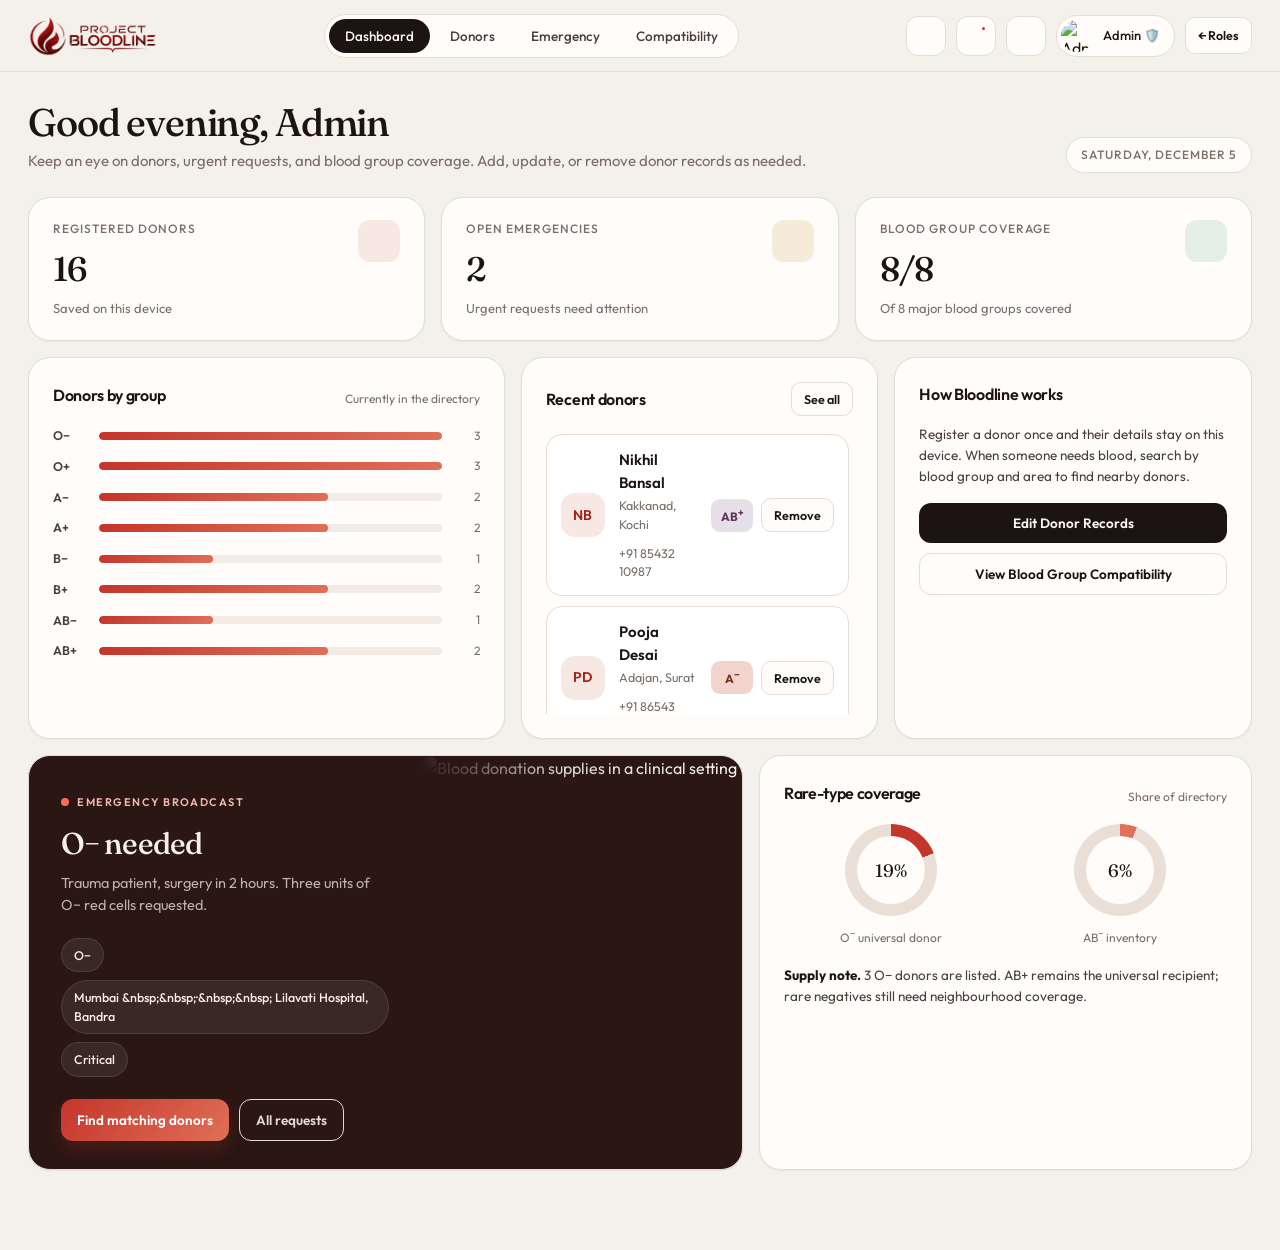
==== commit 0127fb3c: "Dark Mode, Indian-isation, Human-eyes-ation" ====
--- a/admin.html
+++ b/admin.html
@@ -12,6 +12,14 @@
     href="https://fonts.googleapis.com/css2?family=Fraunces:ital,opsz,wght@0,9..144,500;0,9..144,600;1,9..144,500&family=Outfit:wght@300;400;500;600;700&display=swap"
     rel="stylesheet" />
   <script src="https://unpkg.com/lucide@0.460.0/dist/umd/lucide.min.js"></script>
+  <script>
+    (function () {
+      var t = localStorage.getItem("helix.theme");
+      if (t === "dark" || (!t && window.matchMedia("(prefers-color-scheme: dark)").matches)) {
+        document.documentElement.setAttribute("data-theme", "dark");
+      }
+    })();
+  </script>
   <link rel="stylesheet" href="style.css" />
 </head>
 
@@ -27,6 +35,7 @@
       <button data-view="compat">Compatibility</button>
     </nav>
     <div class="nav-right">
+      <button class="icon-btn" id="themeToggle" aria-label="Toggle dark mode"><i data-lucide="moon" width="18" height="18"></i></button>
       <button class="icon-btn menu-toggle" id="menuBtn" aria-label="Menu"><i data-lucide="menu" width="18"
           height="18"></i></button>
       <button class="icon-btn" id="bellBtn" aria-label="Notifications">
@@ -41,7 +50,7 @@
       <div class="profile" title="Admin role">
         <img src="https://images.unsplash.com/photo-1472099645785-5658abf4ff4e?auto=format&fit=crop&w=80&q=80"
           alt="Admin" />
-        <span>Admin · Full access</span>
+        <span>Admin 🛡️</span>
       </div>
       <a href="index.html" class="btn btn-line btn-sm" style="white-space:nowrap">← Roles</a>
     </div>
@@ -52,8 +61,9 @@
     <section class="view active" id="view-dashboard">
       <div class="page-head">
         <div>
-          <h1 id="greet">Good morning, Alex</h1>
-          <p>Admin overview — monitor donors, emergencies and coverage. You can add, broadcast and remove records.</p>
+          <h1 id="greet">Good morning, Admin</h1>
+          <!-- <p>Admin overview — monitor donors, emergencies and coverage. You can add, broadcast and remove records.</p> -->
+          <p>Keep an eye on donors, urgent requests, and blood group coverage. Add, update, or remove donor records as needed.</p>
         </div>
         <div class="date-chip" id="todayDate"></div>
       </div>
@@ -63,7 +73,7 @@
           <div>
             <div class="label">Registered donors</div>
             <div class="value" id="mDonors">0</div>
-            <div class="hint">Stored on this device</div>
+            <div class="hint">Saved on this device</div>
           </div>
           <div class="metric-ico"><i data-lucide="users" width="18" height="18"></i></div>
         </article>
@@ -71,15 +81,16 @@
           <div>
             <div class="label">Open emergencies</div>
             <div class="value" id="mEmerg">0</div>
-            <div class="hint">Critical requests highlighted</div>
+            <!-- <div class="hint">Critical requests highlighted</div> -->
+             <div class="hint">Urgent requests need attention</div>
           </div>
           <div class="metric-ico warn"><i data-lucide="siren" width="18" height="18"></i></div>
         </article>
         <article class="metric">
           <div>
-            <div class="label">Groups covered</div>
+            <div class="label">Blood group coverage</div>
             <div class="value" id="mGroups">0</div>
-            <div class="hint">Of 8 major blood groups</div>
+            <div class="hint">Of 8 major blood groups covered</div>
           </div>
           <div class="metric-ico alt"><i data-lucide="heart-pulse" width="18" height="18"></i></div>
         </article>
@@ -89,14 +100,14 @@
         <article class="card">
           <div class="card-h">
             <h2>Donors by group</h2>
-            <span class="sub">Live from directory</span>
+            <span class="sub">Currently in the directory</span>
           </div>
           <div class="bars" id="groupBars"></div>
         </article>
         <article class="card">
           <div class="card-h">
             <h2>Recent donors</h2>
-            <button class="btn btn-line btn-sm" data-view="donors">View all</button>
+            <button class="btn btn-line btn-sm" data-view="donors"><!--View-->See all</button>
           </div>
           <div class="donor-list" id="recentDonors" style="max-height:280px"></div>
         </article>
@@ -104,11 +115,10 @@
           <div class="card-h">
             <h2>How Bloodline works</h2>
           </div>
-          <p class="insight">Register once. Details stay in this browser — no server. Search by blood group and
-            neighbourhood, then call a donor directly.</p>
+          <p class="insight">Register a donor once and their details stay on this device. When someone needs blood, search by blood group and area to find nearby donors.</p>
           <div style="display:grid;gap:10px;margin-top:16px">
-            <button class="btn btn-dark" data-view="donors">Manage donors</button>
-            <button class="btn btn-line" data-view="compat">Open compatibility matrix</button>
+            <button class="btn btn-dark" data-view="donors"><!--Manage donors-->Edit Donor Records</button>
+            <button class="btn btn-line" data-view="compat"><!--Open compatibility matrix--> View Blood Group Compatibility</button>
           </div>
         </article>
       </div>
@@ -118,12 +128,12 @@
           <div class="hero-copy">
             <div>
               <div class="live"><i></i> Emergency broadcast</div>
-              <h2 id="heroTitle">O<sup>−</sup> needed at Harborview</h2>
+              <h2 id="heroTitle">O<sup>−</sup> needed at Lilavati</h2>
               <p id="heroText">Trauma patient requiring three units within two hours. O<sup>−</sup> is the universal
                 red-cell donor — nearby matches are listed in the directory.</p>
               <div class="hero-meta">
                 <span class="pill" id="heroGroup">O<sup>−</sup></span>
-                <span class="pill" id="heroLoc">Seattle · Harborview Medical</span>
+                <span class="pill" id="heroLoc">Mumbai &nbsp;&nbsp;·&nbsp;&nbsp; Lilavati Hospital, Bandra</span>
                 <span class="pill">Critical</span>
               </div>
             </div>
@@ -163,7 +173,7 @@
       <div class="page-head">
         <div>
           <h1>Donor directory</h1>
-          <p>Filter by blood group and neighbourhood or city. Contact details are shown for voluntary donors only.</p>
+          <p>Filter by blood group <!--and-->or neighbourhood or city. Contact details are shown for voluntary donors only.</p>
         </div>
         <span class="date-chip">Admin manages — donors register via Donor portal</span>
       </div>
@@ -186,7 +196,10 @@
       <div class="page-head">
         <div>
           <h1>Emergency requests</h1>
-          <p>Urgent requirements are broadcast in red so available donors can act without scrolling.</p>
+          <!-- <p>Urgent requirements are broadcast in red so available donors can act without scrolling.</p> -->
+          <p>
+            Urgent requests stand out in red, helping available donors find them in a jiff.
+          </p>
         </div>
       </div>
       <div class="grid-2">
@@ -202,7 +215,7 @@
           </div>
           <form id="emergForm">
             <div class="form-row">
-              <label class="req">Required group
+              <label class="req">Required blood group
                 <select name="group" required>
                   <option value="">Select</option>
                   <option>A<sup>+</sup></option>
@@ -215,7 +228,7 @@
                   <option>O<sup>−</sup></option>
                 </select>
               </label>
-              <label class="req">Urgency
+              <label class="req">Urgency level
                 <select name="status" required>
                   <option>Critical</option>
                   <option>Urgent</option>
@@ -223,7 +236,7 @@
               </label>
             </div>
             <label class="req">Hospital / area
-              <input name="location" required placeholder="Boston · Mass General, West End" />
+              <input name="location" required placeholder="AIIMS, Ansari Nagar, Delhi" />
             </label>
             <label class="req">Patient / request notes
               <textarea name="info" required placeholder="Units needed, timeframe, ward"></textarea>
@@ -239,28 +252,29 @@
       <div class="page-head">
         <div>
           <h1>Blood compatibility</h1>
-          <p>Red-cell donation and receiving across the eight major groups. O<sup>−</sup> donates to all; AB<sup>+</sup>
-            receives from all.</p>
+          <!-- <p>Red-cell donation and receiving across the eight major groups. O<sup>−</sup> donates to all; AB<sup>+</sup>
+            receives from all.</p> -->
+          <p>Safe matching saves lives. Quick reference – O⁻ can donate to anyone, and AB⁺ can receive from anyone.</p>
         </div>
       </div>
       <div class="grid-2">
         <article class="card">
           <div class="card-h">
-            <h2>Donor → recipient matrix</h2>
-            <span class="sub">Columns donate, rows receive</span>
+            <!-- <h2>Donor → recipient matrix</h2> -->
+             <h2>Blood Compatibility Matrix</h2>
+            <span class="sub">Columns Donate, Rows Receive</span>
           </div>
           <div class="matrix-wrap">
             <table class="matrix" id="matrix"></table>
           </div>
           <div class="legend">
             <span><b style="background:var(--accent)"></b> Compatible</span>
-            <span><b style="background:var(--ink)"></b> Universal donor cell</span>
             <span><b style="background:var(--surface-2)"></b> Not compatible</span>
           </div>
         </article>
         <article class="card">
           <div class="card-h">
-            <h2>Look up a group</h2>
+            <h2>Find a Match</h2>
           </div>
           <div class="compat-select" id="compatBtns"></div>
           <div class="compat-panels">
@@ -370,7 +384,7 @@
       $("#eList").innerHTML = store.emerg.map(e => `
         <article class="e-card ${e.status === "Critical" ? "critical" : ""}">
           <div>
-            <h3>${e.group} · ${e.location}</h3>
+            <h3>${e.group} &nbsp;&nbsp;·&nbsp;&nbsp; ${e.location}</h3>
             <p>${e.info}</p>
             <div style="margin-top:10px;display:flex;gap:8px;flex-wrap:wrap">
               <button class="btn btn-primary btn-sm" data-view="donors" data-filter="${e.group}">Search ${e.group} donors</button>
--- a/style.css
+++ b/style.css
@@ -30,6 +30,79 @@
   --radius-sm: 14px;
   --nav-h: 72px;
   --grad: linear-gradient(135deg, #c4352b 0%, #e07058 100%);
+  --on-ink: #faf6f2;
+}
+
+/* --- Dark Theme --- */
+[data-theme="dark"] {
+  color-scheme: dark;
+  --bg: #161110;
+  --bg-warm: #1c1615;
+  --surface: #211a18;
+  --surface-2: #2a2220;
+  --ink: #f2ebe6;
+  --ink-2: #c9bcb4;
+  --ink-3: #9a8d85;
+  --line: #352b28;
+  --line-strong: #4a3d38;
+  --accent: #e0584a;
+  --accent-deep: #c4352b;
+  --coral: #e88a72;
+  --coral-soft: #a05a4a;
+  --accent-soft: #3a2220;
+  --accent-wash: #2a1a18;
+  --green: #5a9a7a;
+  --green-soft: #1f2f28;
+  --amber: #d08a3e;
+  --amber-soft: #33271a;
+  --dark: #0f0b0a;
+  --on-ink: #1c1412;
+  --shadow: 0 1px 2px rgba(0, 0, 0, 0.2), 0 12px 32px rgba(0, 0, 0, 0.3);
+  --shadow-sm: 0 1px 2px rgba(0, 0, 0, 0.25);
+}
+
+[data-theme="dark"] .nav { background: rgba(22, 17, 16, 0.86); }
+[data-theme="dark"] .donor { background: var(--surface); }
+
+[data-theme="dark"] .g-an, [data-theme="dark"] .g-ap { background: #4a2a24; color: #f0c4ba; }
+[data-theme="dark"] .g-bn, [data-theme="dark"] .g-bp { background: #3d2e22; color: #e0c4a8; }
+[data-theme="dark"] .g-abn, [data-theme="dark"] .g-abp { background: #352a3d; color: #c4a8d0; }
+[data-theme="dark"] .b-ab { background: #352a3d; color: #c4a8d0; }
+
+[data-theme="dark"] .ring { background: conic-gradient(var(--accent) calc(var(--p) * 1%), #352b28 0); }
+[data-theme="dark"] .ring.coral { background: conic-gradient(var(--coral) calc(var(--p) * 1%), #352b28 0); }
+
+[data-theme="dark"] .e-card { border-color: #4a2a24; background: linear-gradient(180deg, #2a1a18, var(--surface)); }
+[data-theme="dark"] .e-card.critical { border-color: #5a2a24; background: linear-gradient(180deg, #3a1a18, var(--surface)); }
+
+[data-theme="dark"] .note-callout { border-color: #4a2a24; }
+
+[data-theme="dark"] .req-card { border-color: #4a2a24; background: linear-gradient(180deg, #2a1a18, var(--surface)); }
+[data-theme="dark"] .req-card.c { border-color: #5a2a24; background: linear-gradient(180deg, #3a1a18, var(--surface)); }
+
+[data-theme="dark"] .toast { background: #f2ebe6; color: #1c1412; }
+
+[data-theme="dark"] .nav-links button.active { background: #f2ebe6; color: #1c1412; }
+[data-theme="dark"] .chip.active { background: var(--accent); color: #fff; border-color: var(--accent); }
+[data-theme="dark"] .btn-dark { background: #f2ebe6; color: #1c1412; }
+[data-theme="dark"] .btn-dark:hover { background: #e0d5ce; }
+[data-theme="dark"] .feat:nth-child(3) .ico { background: #f2ebe6; color: #1c1412; }
+
+[data-theme="dark"] .avatar,
+[data-theme="dark"] .av { color: #f0c4ba; background: #3a2220; }
+
+[data-theme="dark"] .status.urg { background: #4a3520; color: #e8a050; }
+
+[data-theme="dark"] input:focus,
+[data-theme="dark"] select:focus,
+[data-theme="dark"] textarea:focus { background: var(--surface); }
+
+/* Logo brightness in dark mode — adjust the value to taste */
+[data-theme="dark"] .brand-logo img {
+  filter: brightness(1.5) saturate(3);
+}
+[data-theme="dark"] .foot-logo {
+  filter: brightness(3) saturate(5);
 }
 
 /* --- Base / Reset --- */
@@ -646,7 +719,6 @@
   background: var(--accent);
   color: #fff;
 }
-table.matrix td.yes.uni { background: var(--ink); }
 table.matrix .corner { background: transparent; }
 .legend {
   display: flex;
